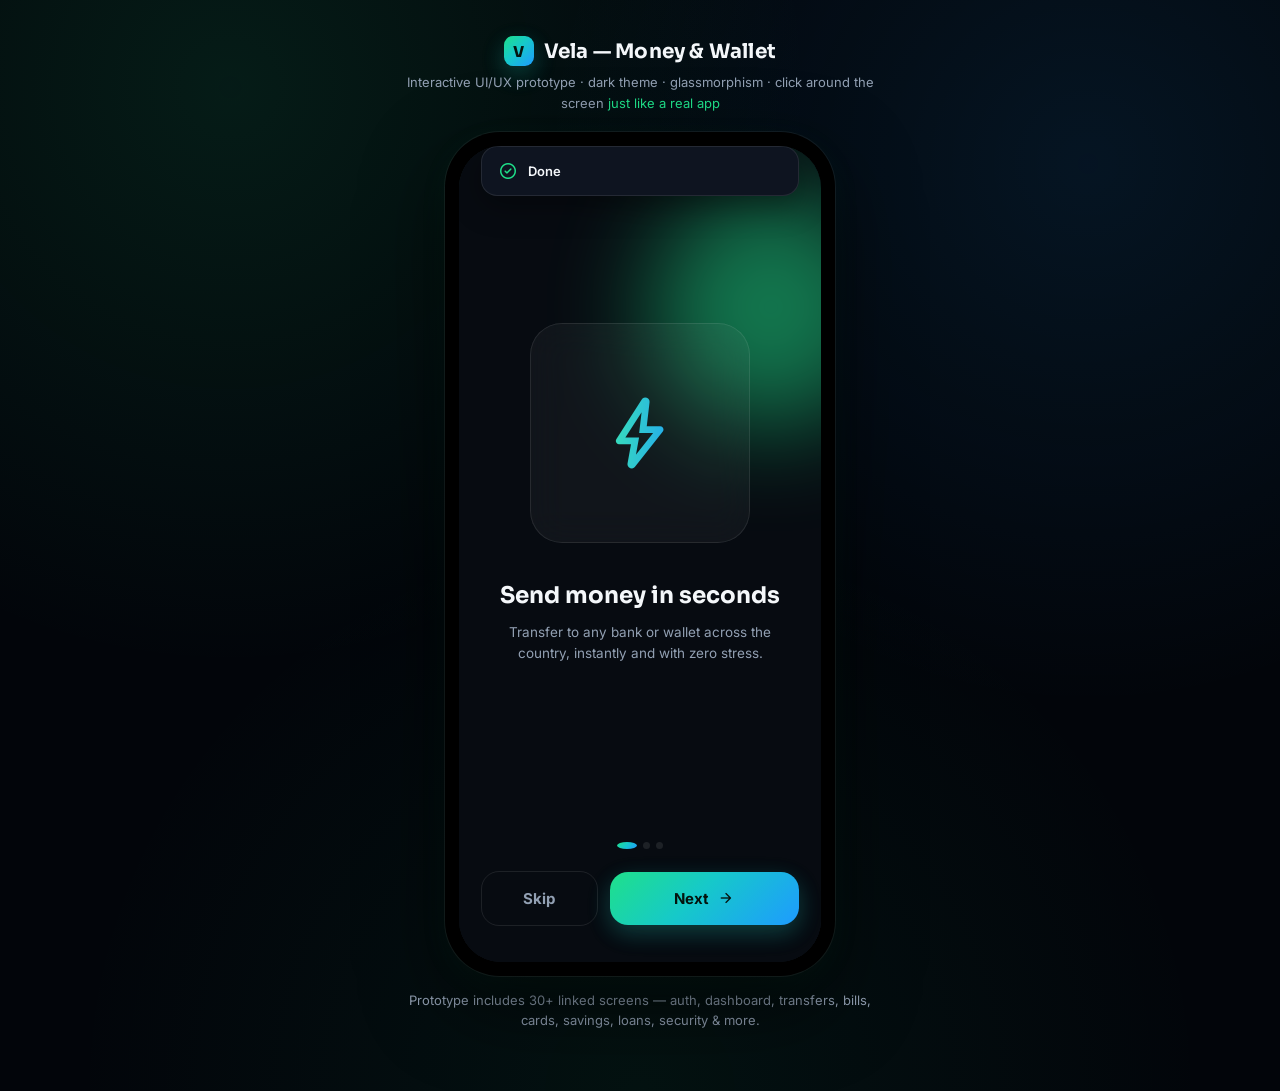
==== index.html @ e31dc353 "Add files via upload" ====
<!DOCTYPE html>
<html lang="en">
<head>
<meta charset="UTF-8">
<meta name="viewport" content="width=device-width, initial-scale=1.0">
<title>Vela — Money Transfer & Digital Wallet</title>
<link rel="preconnect" href="https://fonts.googleapis.com">
<link href="https://fonts.googleapis.com/css2?family=Sora:wght@400;500;600;700;800&family=Inter:wght@400;500;600;700;800&family=Material+Symbols+Rounded:opsz,wght,FILL@20,400,0..1" rel="stylesheet">

  <link rel="stylesheet" href="style.css">
</head>
<body>

<div class="stage">
  <div class="stage-header">
    <div class="brand"><span class="mark">V</span> Vela — Money & Wallet</div>
    <p>Interactive UI/UX prototype · dark theme · glassmorphism · click around the screen <span class="hint">just like a real app</span></p>
  </div>

  <div class="phone-frame">
    <div class="phone-screen-wrap">
      <div class="notch"></div>
      <div class="status-bar">
        <span id="clock">9:41</span>
        <div class="icons">
          <span class="material-symbols-rounded">signal_cellular_alt</span>
          <span class="material-symbols-rounded">wifi</span>
          <span class="material-symbols-rounded">battery_full</span>
        </div>
      </div>

      <div class="screens" id="screens">
        <!-- ============================================================ -->
        <!-- SCREEN: SPLASH -->
        <!-- ============================================================ -->
        <div class="screen active" id="screen-splash" style="align-items:center; justify-content:center; position:relative; overflow:hidden;">
          <div class="blob" style="width:260px;height:260px; background:var(--green); top:10%; left:-60px;"></div>
          <div class="blob" style="width:220px;height:220px; background:var(--blue); bottom:12%; right:-50px; animation-delay:2s;"></div>
          <div style="position:relative; z-index:2; display:flex; flex-direction:column; align-items:center; gap:18px;">
            <div style="width:84px;height:84px;border-radius:26px;background:var(--grad); display:flex;align-items:center;justify-content:center; box-shadow:var(--shadow-glow);">
              <span style="font-family:var(--font-display); font-weight:800; font-size:40px; color:#04140E;">V</span>
            </div>
            <div style="text-align:center;">
              <div style="font-family:var(--font-display); font-weight:800; font-size:26px; letter-spacing:-0.5px;">Vela</div>
              <div class="muted tiny" style="margin-top:4px;">Money, moved beautifully</div>
            </div>
          </div>
          <div style="position:absolute; bottom:54px; display:flex; flex-direction:column; align-items:center; gap:10px; z-index:2;">
            <div style="width:130px; height:3px; border-radius:3px; background:var(--surface-2); overflow:hidden;">
              <div style="width:60%; height:100%; background:var(--grad); border-radius:3px; animation:loadbar 1.6s ease-in-out infinite;"></div>
            </div>
            <span class="tiny muted">Secured by 256-bit encryption</span>
          </div>
        </div>
        <!-- ============================================================ -->
        <!-- ONBOARDING -->
        <!-- ============================================================ -->
        <div class="screen" id="screen-onboard-1">
          <div style="flex:1; display:flex; flex-direction:column; align-items:center; justify-content:center; position:relative; padding:0 30px; text-align:center; overflow:hidden;">
            <div class="blob" style="width:240px;height:240px;background:var(--green); top:6%; right:-70px;"></div>
            <div class="glass" style="width:220px; height:220px; border-radius:32px; display:flex; align-items:center; justify-content:center; margin-bottom:38px; position:relative; z-index:2;">
              <span class="material-symbols-rounded" style="font-size:90px; background:var(--grad-text); -webkit-background-clip:text; background-clip:text; color:transparent;">bolt</span>
            </div>
            <h2 style="font-family:var(--font-display); font-size:23px; font-weight:700; margin-bottom:12px; position:relative; z-index:2;">Send money in seconds</h2>
            <p class="muted" style="font-size:13.5px; line-height:1.6; position:relative; z-index:2;">Transfer to any bank or wallet across the country, instantly and with zero stress.</p>
          </div>
          <div class="screen-content" style="padding-bottom:36px;">
            <div class="dots-indicator" style="margin-bottom:22px;"><span class="dd on"></span><span class="dd"></span><span class="dd"></span></div>
            <div class="row" style="gap:12px;">
              <button class="btn btn-ghost" style="flex:1;" data-goto="login">Skip</button>
              <button class="btn btn-primary" style="flex:2;" data-goto="onboard-2">Next <span class="material-symbols-rounded" style="font-size:18px;">arrow_forward</span></button>
            </div>
          </div>
        </div>

        <div class="screen" id="screen-onboard-2">
          <div style="flex:1; display:flex; flex-direction:column; align-items:center; justify-content:center; position:relative; padding:0 30px; text-align:center; overflow:hidden;">
            <div class="blob" style="width:240px;height:240px;background:var(--blue); top:8%; left:-70px;"></div>
            <div class="glass" style="width:220px; height:220px; border-radius:32px; display:flex; align-items:center; justify-content:center; margin-bottom:38px; position:relative; z-index:2;">
              <span class="material-symbols-rounded" style="font-size:90px; background:var(--grad-text); -webkit-background-clip:text; background-clip:text; color:transparent;">receipt_long</span>
            </div>
            <h2 style="font-family:var(--font-display); font-size:23px; font-weight:700; margin-bottom:12px; position:relative; z-index:2;">Pay every bill in one app</h2>
            <p class="muted" style="font-size:13.5px; line-height:1.6; position:relative; z-index:2;">Airtime, data, electricity, TV and more — pay instantly without leaving the house.</p>
          </div>
          <div class="screen-content" style="padding-bottom:36px;">
            <div class="dots-indicator" style="margin-bottom:22px;"><span class="dd"></span><span class="dd on"></span><span class="dd"></span></div>
            <div class="row" style="gap:12px;">
              <button class="btn btn-ghost" style="flex:1;" data-goto="login">Skip</button>
              <button class="btn btn-primary" style="flex:2;" data-goto="onboard-3">Next <span class="material-symbols-rounded" style="font-size:18px;">arrow_forward</span></button>
            </div>
          </div>
        </div>

        <div class="screen" id="screen-onboard-3">
          <div style="flex:1; display:flex; flex-direction:column; align-items:center; justify-content:center; position:relative; padding:0 30px; text-align:center; overflow:hidden;">
            <div class="blob" style="width:240px;height:240px;background:var(--green); bottom:8%; right:-70px;"></div>
            <div class="glass" style="width:220px; height:220px; border-radius:32px; display:flex; align-items:center; justify-content:center; margin-bottom:38px; position:relative; z-index:2;">
              <span class="material-symbols-rounded" style="font-size:90px; background:var(--grad-text); -webkit-background-clip:text; background-clip:text; color:transparent;">shield_lock</span>
            </div>
            <h2 style="font-family:var(--font-display); font-size:23px; font-weight:700; margin-bottom:12px; position:relative; z-index:2;">Your money, fully protected</h2>
            <p class="muted" style="font-size:13.5px; line-height:1.6; position:relative; z-index:2;">Biometric login, PIN protection and bank-grade encryption keep your wallet safe.</p>
          </div>
          <div class="screen-content" style="padding-bottom:36px;">
            <div class="dots-indicator" style="margin-bottom:22px;"><span class="dd"></span><span class="dd"></span><span class="dd on"></span></div>
            <button class="btn btn-primary" data-goto="signup">Get Started <span class="material-symbols-rounded" style="font-size:18px;">arrow_forward</span></button>
            <div style="text-align:center; margin-top:14px;"><span class="tiny muted">Already have an account? </span><a class="tiny" style="color:var(--green); font-weight:700;" data-goto="login">Log in</a></div>
          </div>
        </div>

        <!-- ============================================================ -->
        <!-- LOGIN -->
        <!-- ============================================================ -->
        <div class="screen" id="screen-login">
          <div class="screen-scroll"><div class="screen-content">
            <div class="top-pad"></div>
            <h1 style="font-family:var(--font-display); font-size:27px; font-weight:800;">Welcome back</h1>
            <p class="muted" style="font-size:13.5px; margin-top:6px;">Log in to continue to your wallet</p>

            <div style="margin-top:30px;">
              <div class="field">
                <label>Phone number or email</label>
                <div class="input-wrap"><span class="material-symbols-rounded">person</span><input type="text" placeholder="daniel@example.com" value="daniel@example.com"></div>
              </div>
              <div class="field">
                <label>Password</label>
                <div class="input-wrap"><span class="material-symbols-rounded">lock</span><input type="password" placeholder="••••••••" value="••••••••"><span class="material-symbols-rounded toggle-eye">visibility</span></div>
              </div>
              <div style="text-align:right; margin-bottom:22px;"><a class="tiny" style="color:var(--green); font-weight:700;" data-goto="forgot-password">Forgot password?</a></div>
              <button class="btn btn-primary" data-goto="biometric-login">Log In</button>

              <div class="row" style="margin:22px 0; gap:10px;">
                <div class="divider" style="flex:1; margin:0;"></div><span class="tiny muted">or continue with</span><div class="divider" style="flex:1; margin:0;"></div>
              </div>
              <div class="row" style="gap:12px;">
                <button class="btn btn-secondary" style="flex:1;"><span class="material-symbols-rounded">fingerprint</span> Fingerprint</button>
                <button class="btn btn-secondary" style="flex:1;"><span class="material-symbols-rounded">face</span> Face ID</button>
              </div>
            </div>
          </div></div>
          <div class="screen-content" style="padding:14px 22px 30px; text-align:center;">
            <span class="tiny muted">Don't have an account? </span><a class="tiny" style="color:var(--green); font-weight:700;" data-goto="signup">Sign up</a>
          </div>
        </div>

        <!-- ============================================================ -->
        <!-- SIGN UP -->
        <!-- ============================================================ -->
        <div class="screen" id="screen-signup">
          <div class="screen-scroll"><div class="screen-content">
            <div class="topbar" style="padding:62px 0 0;"><button class="icon-btn" data-back><span class="material-symbols-rounded">arrow_back</span></button><div></div></div>
            <h1 style="font-family:var(--font-display); font-size:27px; font-weight:800; margin-top:14px;">Create your account</h1>
            <p class="muted" style="font-size:13.5px; margin-top:6px;">It only takes a minute to get started</p>

            <div style="margin-top:26px;">
              <div class="field"><label>Full name</label><div class="input-wrap"><span class="material-symbols-rounded">badge</span><input type="text" placeholder="John Doe"></div></div>
              <div class="field"><label>Phone number</label><div class="input-wrap"><span class="material-symbols-rounded">call</span><input type="text" placeholder="+234 801 234 5678"></div></div>
              <div class="field"><label>Email address</label><div class="input-wrap"><span class="material-symbols-rounded">mail</span><input type="text" placeholder="you@example.com"></div></div>
              <div class="field"><label>Create password</label><div class="input-wrap"><span class="material-symbols-rounded">lock</span><input type="password" placeholder="Min. 8 characters"><span class="material-symbols-rounded toggle-eye">visibility</span></div></div>
              <div class="row" style="margin:16px 0 22px; gap:9px; align-items:flex-start;">
                <div style="width:18px;height:18px;border-radius:6px;background:var(--grad); flex-shrink:0; margin-top:1px; display:flex;align-items:center;justify-content:center;"><span class="material-symbols-rounded" style="font-size:13px; color:#04140E;">check</span></div>
                <span class="tiny muted" style="line-height:1.5;">I agree to Vela's <a style="color:var(--green); font-weight:600;">Terms & Conditions</a> and <a style="color:var(--green); font-weight:600;">Privacy Policy</a></span>
              </div>
              <button class="btn btn-primary" data-goto="otp">Create Account</button>
            </div>
          </div></div>
        </div>

        <!-- ============================================================ -->
        <!-- FORGOT PASSWORD -->
        <!-- ============================================================ -->
        <div class="screen" id="screen-forgot-password">
          <div class="screen-scroll"><div class="screen-content">
            <div class="topbar" style="padding:62px 0 0;"><button class="icon-btn" data-back><span class="material-symbols-rounded">arrow_back</span></button><div></div></div>
            <div class="glass" style="width:64px;height:64px;border-radius:20px; display:flex;align-items:center;justify-content:center; margin-top:22px;">
              <span class="material-symbols-rounded" style="font-size:30px; color:var(--green);">key</span>
            </div>
            <h1 style="font-family:var(--font-display); font-size:24px; font-weight:800; margin-top:18px;">Forgot password?</h1>
            <p class="muted" style="font-size:13.5px; margin-top:6px; line-height:1.6;">Enter the email linked to your account and we'll send a reset code.</p>
            <div style="margin-top:26px;">
              <div class="field"><label>Email address</label><div class="input-wrap"><span class="material-symbols-rounded">mail</span><input type="text" placeholder="you@example.com" value="daniel@example.com"></div></div>
              <button class="btn btn-primary" data-goto="otp">Send Reset Code</button>
            </div>
          </div></div>
        </div>

        <!-- ============================================================ -->
        <!-- OTP VERIFICATION -->
        <!-- ============================================================ -->
        <div class="screen" id="screen-otp">
          <div class="screen-scroll"><div class="screen-content">
            <div class="topbar" style="padding:62px 0 0;"><button class="icon-btn" data-back><span class="material-symbols-rounded">arrow_back</span></button><div></div></div>
            <div class="glass" style="width:64px;height:64px;border-radius:20px; display:flex;align-items:center;justify-content:center; margin-top:22px;">
              <span class="material-symbols-rounded" style="font-size:30px; color:var(--blue);">sms</span>
            </div>
            <h1 style="font-family:var(--font-display); font-size:24px; font-weight:800; margin-top:18px;">Verify your number</h1>
            <p class="muted" style="font-size:13.5px; margin-top:6px; line-height:1.6;">Enter the 4-digit code sent to <b style="color:var(--text-1);">+234 801 *** 5678</b></p>
            <div class="otp-row">
              <input maxlength="1" value="4"><input maxlength="1" value="2"><input maxlength="1" value="9"><input maxlength="1">
            </div>
            <div style="text-align:center; margin-bottom:22px;"><span class="tiny muted">Didn't get a code? </span><a class="tiny" style="color:var(--green); font-weight:700;" onclick="toast('Code resent')">Resend in 0:32</a></div>
            <button class="btn btn-primary" data-goto="create-pin">Verify & Continue</button>
          </div></div>
        </div>

        <!-- ============================================================ -->
        <!-- CREATE TRANSACTION PIN -->
        <!-- ============================================================ -->
        <div class="screen" id="screen-create-pin">
          <div class="screen-content" style="flex:1; display:flex; flex-direction:column;">
            <div class="topbar" style="padding:62px 0 0;"><button class="icon-btn" data-back><span class="material-symbols-rounded">arrow_back</span></button><div></div></div>
            <div style="text-align:center; margin-top:18px;">
              <h1 style="font-family:var(--font-display); font-size:22px; font-weight:800;">Create transaction PIN</h1>
              <p class="muted" style="font-size:13px; margin-top:8px; line-height:1.6;">This 4-digit PIN secures every transfer & payment you make</p>
              <div class="pin-dots" id="pinDots">
                <div class="d filled"></div><div class="d filled"></div><div class="d"></div><div class="d"></div>
              </div>
            </div>
            <div style="flex:1;"></div>
            <div class="keypad" style="margin-bottom:30px;">
              <button>1</button><button>2</button><button>3</button>
              <button>4</button><button>5</button><button>6</button>
              <button>7</button><button>8</button><button>9</button>
              <button class="fn"><span class="material-symbols-rounded">fingerprint</span></button>
              <button>0</button>
              <button class="fn" onclick="document.querySelectorAll('#pinDots .d')[3].classList.remove('filled')"><span class="material-symbols-rounded">backspace</span></button>
            </div>
            <button class="btn btn-primary" style="margin:0 22px 26px;" data-goto="biometric-setup">Confirm PIN</button>
          </div>
        </div>

        <!-- ============================================================ -->
        <!-- BIOMETRIC SETUP -->
        <!-- ============================================================ -->
        <div class="screen" id="screen-biometric-setup">
          <div class="screen-content" style="flex:1; display:flex; flex-direction:column; align-items:center; justify-content:center; text-align:center;">
            <div style="position:relative; width:140px; height:140px; display:flex; align-items:center; justify-content:center; margin-bottom:30px;">
              <div style="position:absolute; inset:0; border-radius:50%; background:var(--grad-soft); animation:pulse 2s infinite;"></div>
              <span class="material-symbols-rounded" style="font-size:70px; background:var(--grad-text); -webkit-background-clip:text; background-clip:text; color:transparent;">fingerprint</span>
            </div>
            <h1 style="font-family:var(--font-display); font-size:22px; font-weight:800;">Enable biometric login</h1>
            <p class="muted" style="font-size:13.5px; margin-top:10px; line-height:1.6; max-width:280px;">Use your fingerprint or Face ID to log in faster and keep your wallet extra secure.</p>
          </div>
          <div class="screen-content" style="padding-bottom:36px;">
            <button class="btn btn-primary" onclick="toast('Fingerprint enabled')" data-goto="home" style="margin-bottom:10px;"><span class="material-symbols-rounded" style="font-size:18px;">fingerprint</span> Enable Fingerprint</button>
            <button class="btn btn-secondary" onclick="toast('Face ID enabled')" data-goto="home" style="margin-bottom:10px;"><span class="material-symbols-rounded" style="font-size:18px;">face</span> Enable Face ID</button>
            <button class="btn btn-ghost" data-goto="home">Maybe later</button>
          </div>
        </div>

        <!-- ============================================================ -->
        <!-- BIOMETRIC LOGIN PROMPT -->
        <!-- ============================================================ -->
        <div class="screen" id="screen-biometric-login">
          <div class="screen-content" style="flex:1; display:flex; flex-direction:column; align-items:center; justify-content:center; text-align:center; position:relative; overflow:hidden;">
            <div class="blob" style="width:220px;height:220px;background:var(--blue); top:10%; right:-60px;"></div>
            <div class="avatar" style="width:70px;height:70px;border-radius:22px; font-size:22px; margin-bottom:18px; position:relative; z-index:2;">DO</div>
            <div style="font-weight:700; font-size:16px; position:relative; z-index:2;">Daniel Okafor</div>
            <div class="muted tiny" style="margin-top:4px; position:relative; z-index:2;">Use Face ID to continue</div>
            <div style="position:relative; width:120px; height:120px; display:flex; align-items:center; justify-content:center; margin:36px 0; z-index:2;" onclick="toast('Face ID recognized')">
              <div style="position:absolute; inset:0; border-radius:36px; border:2px solid var(--surface-border);"></div>
              <span class="material-symbols-rounded" style="font-size:54px; color:var(--green);">face</span>
            </div>
            <button class="btn btn-primary" style="position:relative; z-index:2; width:auto; padding:14px 30px;" data-goto="home">Continue</button>
          </div>
        </div>

        <!-- ============================================================ -->
        <!-- HOME / DASHBOARD -->
        <!-- ============================================================ -->
        <div class="screen" id="screen-home">
          <div class="screen-scroll"><div class="screen-content">
            <div class="topbar" style="padding:58px 0 0;">
              <div class="row">
                <div class="avatar">DO</div>
                <div>
                  <div class="tiny muted">Good evening 👋</div>
                  <div style="font-weight:700; font-size:15px;">Daniel Okafor</div>
                </div>
              </div>
              <div class="row" style="gap:8px;">
                <button class="icon-btn" data-goto="kyc-verification"><span class="material-symbols-rounded" style="font-size:18px; color:var(--amber);">verified</span></button>
                <button class="icon-btn" data-goto="notifications" style="position:relative;"><span class="material-symbols-rounded">notifications</span><span style="position:absolute; top:7px; right:8px; width:7px; height:7px; border-radius:50%; background:var(--red);"></span></button>
              </div>
            </div>

            <!-- balance card -->
            <div class="glass" style="margin-top:18px; padding:22px; position:relative; overflow:hidden;">
              <div class="blob" style="width:160px;height:160px; background:var(--green); top:-50px; right:-40px; opacity:.35;"></div>
              <div class="blob" style="width:140px;height:140px; background:var(--blue); bottom:-50px; left:-30px; opacity:.3; animation-delay:1.5s;"></div>
              <div style="position:relative; z-index:2;">
                <div class="row between">
                  <span class="tiny muted">Available Balance</span>
                  <span class="material-symbols-rounded" style="font-size:18px; color:var(--text-2);" id="eyeToggle" onclick="toggleBalance()">visibility</span>
                </div>
                <div class="display-num" id="balanceText" style="font-size:32px; margin-top:8px;">₦248,650.75</div>
                <div class="row between" style="margin-top:18px;">
                  <div>
                    <div class="tiny muted">Account Number</div>
                    <div style="font-weight:700; font-size:13px; margin-top:2px;">8821 0046 7732 · Vela MFB</div>
                  </div>
                  <button class="icon-btn" style="width:32px;height:32px;" onclick="toast('Account number copied')"><span class="material-symbols-rounded" style="font-size:16px;">content_copy</span></button>
                </div>
                <div class="row between" style="margin-top:10px;">
                  <div>
                    <div class="tiny muted">Wallet ID</div>
                    <div style="font-weight:700; font-size:13px; margin-top:2px;">VLA-209384-NG</div>
                  </div>
                  <button class="icon-btn" style="width:32px;height:32px;" onclick="toast('Wallet ID copied')"><span class="material-symbols-rounded" style="font-size:16px;">content_copy</span></button>
                </div>
                <div class="row" style="gap:10px; margin-top:20px;">
                  <button class="btn btn-primary" style="flex:1; padding:13px;" data-goto="receive">Add Money</button>
                  <button class="btn btn-secondary" style="flex:1; padding:13px;" data-goto="send-money">Withdraw</button>
                </div>
              </div>
            </div>

            <!-- stat row -->
            <div class="row" style="gap:10px; margin-top:14px;">
              <div class="card" style="flex:1; padding:14px;" data-goto="finance-hub">
                <span class="material-symbols-rounded" style="color:var(--green); font-size:18px;">savings</span>
                <div class="tiny muted" style="margin-top:8px;">Savings</div>
                <div style="font-weight:700; font-size:13.5px; font-family:var(--font-display); margin-top:2px;">₦1,320,400</div>
              </div>
              <div class="card" style="flex:1; padding:14px;" data-goto="rewards">
                <span class="material-symbols-rounded" style="color:var(--blue); font-size:18px;">redeem</span>
                <div class="tiny muted" style="margin-top:8px;">Cashback</div>
                <div style="font-weight:700; font-size:13.5px; font-family:var(--font-display); margin-top:2px;">₦4,250.00</div>
              </div>
              <div class="card" style="flex:1; padding:14px;" data-goto="rewards">
                <span class="material-symbols-rounded" style="color:var(--amber); font-size:18px;">star</span>
                <div class="tiny muted" style="margin-top:8px;">Points</div>
                <div style="font-weight:700; font-size:13.5px; font-family:var(--font-display); margin-top:2px;">1,280 pts</div>
              </div>
            </div>

            <!-- quick actions -->
            <div class="section-title"><h3>Quick Actions</h3></div>
            <div class="grid-4" id="quickActions"></div>

            <!-- analytics -->
            <div class="section-title"><h3>Transaction Analytics</h3><span class="link" data-goto="transactions">See report</span></div>
            <div class="card">
              <div class="row between"><span class="tiny muted">This week</span><span class="chip success">▲ 12.4%</span></div>
              <div class="row" style="align-items:flex-end; gap:8px; height:90px; margin-top:16px;" id="chartBars"></div>
              <div class="row between" style="margin-top:6px;">
                <span class="tiny muted">Mon</span><span class="tiny muted">Tue</span><span class="tiny muted">Wed</span><span class="tiny muted">Thu</span><span class="tiny muted">Fri</span><span class="tiny muted">Sat</span><span class="tiny muted">Sun</span>
              </div>
              <div class="divider"></div>
              <div class="row between">
                <div class="row" style="gap:8px;"><span style="width:9px;height:9px;border-radius:3px;background:var(--green);"></span><span class="tiny muted">Money In · ₦612,000</span></div>
              </div>
              <div class="row between" style="margin-top:8px;">
                <div class="row" style="gap:8px;"><span style="width:9px;height:9px;border-radius:3px;background:var(--blue);"></span><span class="tiny muted">Money Out · ₦398,200</span></div>
              </div>
            </div>

            <!-- recent transactions -->
            <div class="section-title"><h3>Recent Transactions</h3><span class="link" data-goto="transactions">See all</span></div>
            <div class="card" style="padding:6px 16px;" id="recentTxnList"></div>
          </div></div>
        </div>

        <!-- ============================================================ -->
        <!-- NOTIFICATIONS -->
        <!-- ============================================================ -->
        <div class="screen" id="screen-notifications">
          <div class="screen-scroll"><div class="screen-content">
            <div class="topbar"><button class="icon-btn" data-back><span class="material-symbols-rounded">arrow_back</span></button><h1>Notifications</h1><span style="width:38px;"></span></div>
            <div class="section-title" style="margin-top:4px;"><h3 style="font-size:12.5px; color:var(--text-2); text-transform:uppercase; letter-spacing:0.5px;">Today</h3></div>
            <div class="card" style="padding:4px 16px;">
              <div class="list-item">
                <div class="ic" style="background:var(--green-soft);"><span class="material-symbols-rounded" style="color:var(--green); font-size:20px;">south_west</span></div>
                <div class="meta"><div class="t1">Money received</div><div class="t2">₦45,000 from Chiamaka Eze</div></div>
                <div class="end"><div class="t2">2m ago</div></div>
              </div>
              <div class="divider" style="margin:4px 0;"></div>
              <div class="list-item" data-goto="bill-pay">
                <div class="ic" style="background:var(--blue-soft);"><span class="material-symbols-rounded" style="color:var(--blue); font-size:20px;">bolt</span></div>
                <div class="meta"><div class="t1">Electricity bill paid</div><div class="t2">IKEDC token delivered</div></div>
                <div class="end"><div class="t2">1h ago</div></div>
              </div>
              <div class="divider" style="margin:4px 0;"></div>
              <div class="list-item">
                <div class="ic" style="background:rgba(255,179,71,0.12);"><span class="material-symbols-rounded" style="color:var(--amber); font-size:20px;">redeem</span></div>
                <div class="meta"><div class="t1">Cashback earned</div><div class="t2">₦120 added to your wallet</div></div>
                <div class="end"><div class="t2">3h ago</div></div>
              </div>
            </div>
            <div class="section-title"><h3 style="font-size:12.5px; color:var(--text-2); text-transform:uppercase; letter-spacing:0.5px;">Earlier</h3></div>
            <div class="card" style="padding:4px 16px;">
              <div class="list-item">
                <div class="ic"><span class="material-symbols-rounded" style="font-size:20px;">shield_lock</span></div>
                <div class="meta"><div class="t1">New device login</div><div class="t2">iPhone 15 Pro · Lagos, NG</div></div>
                <div class="end"><div class="t2">Yesterday</div></div>
              </div>
              <div class="divider" style="margin:4px 0;"></div>
              <div class="list-item">
                <div class="ic"><span class="material-symbols-rounded" style="font-size:20px;">campaign</span></div>
                <div class="meta"><div class="t1">Refer & earn ₦1,000</div><div class="t2">Invite friends to Vela</div></div>
                <div class="end"><div class="t2">2d ago</div></div>
              </div>
            </div>
          </div></div>
        </div>

        <!-- ============================================================ -->
        <!-- SEND MONEY — RECIPIENT -->
        <!-- ============================================================ -->
        <div class="screen" id="screen-send-money">
          <div class="screen-scroll"><div class="screen-content">
            <div class="topbar"><button class="icon-btn" data-back><span class="material-symbols-rounded">arrow_back</span></button><h1>Send Money</h1><span style="width:38px;"></span></div>
            <div class="row glass" style="padding:4px; margin-top:6px;">
              <button class="btn" id="tabBank" onclick="setSendTab('bank')" style="flex:1; padding:11px; background:var(--grad); color:#04140E; font-size:13px;">Bank Transfer</button>
              <button class="btn" id="tabWallet" onclick="setSendTab('wallet')" style="flex:1; padding:11px; background:transparent; color:var(--text-2); font-size:13px;">Wallet Transfer</button>
            </div>
            <div class="input-wrap" style="margin-top:16px;"><span class="material-symbols-rounded">search</span><input type="text" placeholder="Search bank, name or account number"></div>

            <div class="section-title"><h3>Recent Recipients</h3></div>
            <div class="row" style="gap:14px; overflow-x:auto; padding-bottom:6px;">
              <button class="grid-icon-item" data-goto="send-amount"><div class="avatar" style="border-radius:50%;">CE</div><span class="lbl">Chiamaka</span></button>
              <button class="grid-icon-item" data-goto="send-amount"><div class="avatar" style="border-radius:50%; background:linear-gradient(135deg,#1E9BFF,#1FE08A);">TJ</div><span class="lbl">Tunde J.</span></button>
              <button class="grid-icon-item" data-goto="send-amount"><div class="avatar" style="border-radius:50%; background:linear-gradient(135deg,#FFB347,#FF5C72);">AB</div><span class="lbl">Amaka B.</span></button>
              <button class="grid-icon-item" data-goto="send-amount"><div class="avatar" style="border-radius:50%; background:var(--surface-2); color:var(--text-2);">+</div><span class="lbl">New</span></button>
            </div>

            <div class="section-title"><h3>All Contacts</h3></div>
            <div class="card" style="padding:4px 16px;" id="recipientList"></div>
          </div></div>
        </div>

        <!-- ============================================================ -->
        <!-- SEND MONEY — AMOUNT / CONFIRM -->
        <!-- ============================================================ -->
        <div class="screen" id="screen-send-amount">
          <div class="screen-scroll"><div class="screen-content">
            <div class="topbar"><button class="icon-btn" data-back><span class="material-symbols-rounded">arrow_back</span></button><h1>Enter Amount</h1><span style="width:38px;"></span></div>
            <div class="card row" style="margin-top:8px; gap:12px;">
              <div class="avatar" style="border-radius:50%;">CE</div>
              <div style="flex:1;">
                <div style="font-weight:700; font-size:14px;">Chiamaka Eze</div>
                <div class="tiny muted" style="margin-top:2px;">8102 9934 410 · GTBank</div>
              </div>
              <span class="material-symbols-rounded" style="color:var(--text-2);">verified</span>
            </div>

            <div style="text-align:center; margin:34px 0 10px;">
              <div class="tiny muted">Enter amount</div>
              <div class="row" style="justify-content:center; align-items:flex-end; gap:4px; margin-top:6px;">
                <span class="display-num" style="font-size:24px; margin-bottom:6px;">₦</span>
                <span class="display-num" style="font-size:44px;">15,000</span>
              </div>
              <div class="tiny muted" style="margin-top:6px;">Fee: ₦25.00 · Balance: ₦248,650.75</div>
            </div>

            <div class="row" style="gap:8px; justify-content:center; margin-bottom:24px;">
              <span class="chip">+₦1,000</span><span class="chip">+₦5,000</span><span class="chip">+₦10,000</span><span class="chip">Max</span>
            </div>

            <div class="field"><label>What's this for? (optional)</label><div class="input-wrap"><span class="material-symbols-rounded">edit_note</span><input type="text" placeholder="e.g. Rent contribution"></div></div>
            <div class="row between card" style="margin-top:8px; padding:14px 16px;">
              <span class="tiny" style="font-weight:600;">Save as beneficiary</span>
              <div class="switch on"></div>
            </div>
          </div></div>
          <div class="screen-content" style="padding-bottom:30px;">
            <button class="btn btn-primary" onclick="openSheet('confirmSheet')">Continue</button>
          </div>

          <div class="bottom-sheet-overlay" id="confirmSheet">
            <div class="bottom-sheet">
              <div class="sheet-handle"></div>
              <h3 style="font-family:var(--font-display); font-size:17px; text-align:center; margin-bottom:18px;">Confirm Transfer</h3>
              <div style="text-align:center; margin-bottom:18px;">
                <div class="display-num" style="font-size:30px;">₦15,000.00</div>
                <div class="tiny muted" style="margin-top:4px;">to Chiamaka Eze · GTBank</div>
              </div>
              <div class="divider"></div>
              <div class="row between" style="margin-bottom:10px;"><span class="tiny muted">Transfer fee</span><span class="tiny" style="font-weight:600;">₦25.00</span></div>
              <div class="row between" style="margin-bottom:10px;"><span class="tiny muted">Total debit</span><span class="tiny" style="font-weight:600;">₦15,025.00</span></div>
              <div class="row between" style="margin-bottom:18px;"><span class="tiny muted">Arrives</span><span class="tiny" style="font-weight:600; color:var(--green);">Instantly</span></div>
              <button class="btn btn-primary" onclick="closeSheet('confirmSheet'); go('send-pin')">Slide to Confirm</button>
              <button class="btn btn-ghost" style="margin-top:10px;" onclick="closeSheet('confirmSheet')">Cancel</button>
            </div>
          </div>
        </div>

        <!-- ============================================================ -->
        <!-- SEND — PIN CONFIRM -->
        <!-- ============================================================ -->
        <div class="screen" id="screen-send-pin">
          <div class="screen-content" style="flex:1; display:flex; flex-direction:column;">
            <div class="topbar" style="padding:62px 0 0;"><button class="icon-btn" data-back><span class="material-symbols-rounded">arrow_back</span></button><div></div></div>
            <div style="text-align:center; margin-top:18px;">
              <h1 style="font-family:var(--font-display); font-size:20px; font-weight:800;">Enter your PIN</h1>
              <p class="muted" style="font-size:13px; margin-top:8px;">Confirm ₦15,000.00 to Chiamaka Eze</p>
              <div class="pin-dots"><div class="d filled"></div><div class="d filled"></div><div class="d filled"></div><div class="d"></div></div>
            </div>
            <div style="flex:1;"></div>
            <div class="keypad" style="margin-bottom:30px;">
              <button>1</button><button>2</button><button>3</button>
              <button>4</button><button>5</button><button>6</button>
              <button>7</button><button>8</button><button>9</button>
              <button class="fn"><span class="material-symbols-rounded">fingerprint</span></button>
              <button onclick="go('send-success')">0</button>
              <button class="fn"><span class="material-symbols-rounded">backspace</span></button>
            </div>
          </div>
        </div>

        <!-- ============================================================ -->
        <!-- SEND — SUCCESS -->
        <!-- ============================================================ -->
        <div class="screen" id="screen-send-success">
          <div class="screen-content" style="flex:1; display:flex; flex-direction:column; align-items:center; justify-content:center; text-align:center; padding-top:60px;">
            <div style="width:84px;height:84px;border-radius:50%; background:var(--grad-soft); display:flex; align-items:center; justify-content:center; margin-bottom:20px;">
              <span class="material-symbols-rounded" style="font-size:46px; color:var(--green);">check_circle</span>
            </div>
            <div class="display-num" style="font-size:30px;">₦15,000.00</div>
            <div class="muted tiny" style="margin-top:6px;">sent to Chiamaka Eze</div>
            <div class="chip success" style="margin-top:14px;">Transaction Successful</div>

            <div class="card" style="width:100%; margin-top:30px; text-align:left;">
              <div class="row between" style="margin-bottom:10px;"><span class="tiny muted">Reference</span><span class="tiny" style="font-weight:600;">VLA-TXN-7782910</span></div>
              <div class="row between" style="margin-bottom:10px;"><span class="tiny muted">Date & Time</span><span class="tiny" style="font-weight:600;">Today, 4:52 PM</span></div>
              <div class="row between"><span class="tiny muted">Fee</span><span class="tiny" style="font-weight:600;">₦25.00</span></div>
            </div>
          </div>
          <div class="screen-content" style="padding-bottom:30px;">
            <div class="row" style="gap:10px; margin-bottom:10px;">
              <button class="btn btn-secondary" style="flex:1;" data-goto="transaction-details"><span class="material-symbols-rounded" style="font-size:17px;">receipt_long</span> Receipt</button>
              <button class="btn btn-secondary" style="flex:1;" onclick="toast('Receipt shared')"><span class="material-symbols-rounded" style="font-size:17px;">ios_share</span> Share</button>
            </div>
            <button class="btn btn-primary" data-goto="home">Done</button>
          </div>
        </div>

        <!-- ============================================================ -->
        <!-- RECEIVE MONEY -->
        <!-- ============================================================ -->
        <div class="screen" id="screen-receive">
          <div class="screen-scroll"><div class="screen-content">
            <div class="topbar"><button class="icon-btn" data-back><span class="material-symbols-rounded">arrow_back</span></button><h1>Receive Money</h1><span style="width:38px;"></span></div>

            <div class="glass" style="margin-top:10px; padding:24px; text-align:center;">
              <div style="width:170px; height:170px; margin:0 auto 16px; background:#fff; border-radius:18px; padding:10px;">
                <svg viewBox="0 0 100 100" width="100%" height="100%">
                  <rect width="100" height="100" fill="#fff"/>
                  <g fill="#070B11">
                    <rect x="6" y="6" width="22" height="22"/><rect x="72" y="6" width="22" height="22"/><rect x="6" y="72" width="22" height="22"/>
                    <rect x="12" y="12" width="10" height="10" fill="#fff"/><rect x="78" y="12" width="10" height="10" fill="#fff"/><rect x="12" y="78" width="10" height="10" fill="#fff"/>
                    <rect x="34" y="6" width="6" height="6"/><rect x="46" y="6" width="6" height="6"/><rect x="58" y="6" width="6" height="6"/>
                    <rect x="34" y="18" width="6" height="6"/><rect x="58" y="18" width="6" height="6"/><rect x="46" y="30" width="6" height="6"/>
                    <rect x="34" y="34" width="14" height="14"/><rect x="58" y="34" width="14" height="14"/>
                    <rect x="34" y="58" width="6" height="6"/><rect x="46" y="58" width="6" height="6"/><rect x="58" y="58" width="6" height="6"/>
                    <rect x="34" y="70" width="6" height="6"/><rect x="46" y="82" width="6" height="6"/><rect x="58" y="70" width="6" height="6"/>
                    <rect x="34" y="46" width="6" height="20"/><rect x="60" y="46" width="6" height="20"/><rect x="80" y="46" width="14" height="6"/><rect x="80" y="58" width="14" height="14"/><rect x="80" y="80" width="14" height="14"/>
                  </g>
                </svg>
              </div>
              <div style="font-weight:700; font-size:15px;">Daniel Okafor</div>
              <div class="tiny muted" style="margin-top:3px;">Scan to pay or send to my wallet</div>
              <button class="btn btn-secondary btn-sm" style="margin:14px auto 0;" onclick="toast('QR saved to gallery')"><span class="material-symbols-rounded" style="font-size:16px;">download</span> Save QR Code</button>
            </div>

            <div class="card" style="margin-top:14px;">
              <div class="row between"><span class="tiny muted">Account Number</span><button class="icon-btn" style="width:30px;height:30px;" onclick="toast('Copied')"><span class="material-symbols-rounded" style="font-size:15px;">content_copy</span></button></div>
              <div style="font-weight:700; font-size:16px; margin-top:4px;">8821 0046 7732</div>
              <div class="tiny muted">Vela Microfinance Bank</div>
              <div class="divider"></div>
              <div class="row between"><span class="tiny muted">Wallet ID</span><button class="icon-btn" style="width:30px;height:30px;" onclick="toast('Copied')"><span class="material-symbols-rounded" style="font-size:15px;">content_copy</span></button></div>
              <div style="font-weight:700; font-size:16px; margin-top:4px;">VLA-209384-NG</div>
            </div>

            <div class="row" style="gap:10px; margin-top:16px;">
              <button class="btn btn-secondary" style="flex:1;" onclick="toast('Details shared')"><span class="material-symbols-rounded" style="font-size:17px;">ios_share</span> Share Details</button>
              <button class="btn btn-primary" style="flex:1;" data-goto="request-money">Request Money</button>
            </div>
          </div></div>
        </div>

        <!-- ============================================================ -->
        <!-- SCAN QR -->
        <!-- ============================================================ -->
        <div class="screen" id="screen-scan-qr" style="background:#000;">
          <div style="flex:1; position:relative; display:flex; align-items:center; justify-content:center; overflow:hidden;">
            <div style="position:absolute; inset:0; background:linear-gradient(160deg, rgba(31,224,138,0.12), rgba(0,0,0,0.5) 60%);"></div>
            <div class="topbar" style="position:absolute; top:0; left:0; right:0; z-index:5;">
              <button class="icon-btn" data-back style="background:rgba(255,255,255,0.1);"><span class="material-symbols-rounded">arrow_back</span></button>
              <h1>Scan QR Code</h1><span style="width:38px;"></span>
            </div>
            <div style="position:relative; width:240px; height:240px; z-index:3;">
              <div style="position:absolute; top:0; left:0; width:36px; height:36px; border-top:4px solid var(--green); border-left:4px solid var(--green); border-radius:10px 0 0 0;"></div>
              <div style="position:absolute; top:0; right:0; width:36px; height:36px; border-top:4px solid var(--green); border-right:4px solid var(--green); border-radius:0 10px 0 0;"></div>
              <div style="position:absolute; bottom:0; left:0; width:36px; height:36px; border-bottom:4px solid var(--green); border-left:4px solid var(--green); border-radius:0 0 0 10px;"></div>
              <div style="position:absolute; bottom:0; right:0; width:36px; height:36px; border-bottom:4px solid var(--green); border-right:4px solid var(--green); border-radius:0 0 10px 0;"></div>
              <div style="position:absolute; left:0; right:0; top:50%; height:2px; background:var(--green); box-shadow:0 0 12px var(--green); animation:scanmove 2s ease-in-out infinite;"></div>
            </div>
            <div style="position:absolute; bottom:130px; text-align:center; z-index:4; width:100%;">
              <span class="tiny" style="background:rgba(0,0,0,0.5); padding:8px 16px; border-radius:20px;">Align QR code within frame</span>
            </div>
            <div class="row" style="position:absolute; bottom:50px; z-index:4; gap:40px;">
              <button class="icon-btn" style="background:rgba(255,255,255,0.1); width:50px; height:50px;"><span class="material-symbols-rounded">flash_on</span></button>
              <button class="icon-btn" style="background:rgba(255,255,255,0.1); width:50px; height:50px;" onclick="toast('Demo payment QR detected')"><span class="material-symbols-rounded">image</span></button>
            </div>
          </div>
        </div>

        <!-- ============================================================ -->
        <!-- REQUEST MONEY -->
        <!-- ============================================================ -->
        <div class="screen" id="screen-request-money">
          <div class="screen-scroll"><div class="screen-content">
            <div class="topbar"><button class="icon-btn" data-back><span class="material-symbols-rounded">arrow_back</span></button><h1>Request Money</h1><span style="width:38px;"></span></div>
            <div class="field" style="margin-top:8px;"><label>Request from</label><div class="input-wrap"><span class="material-symbols-rounded">person_search</span><input type="text" placeholder="Search name or phone number"></div></div>

            <div style="text-align:center; margin:30px 0 18px;">
              <div class="tiny muted">Amount to request</div>
              <div class="row" style="justify-content:center; align-items:flex-end; gap:4px; margin-top:6px;">
                <span class="display-num" style="font-size:22px; margin-bottom:4px;">₦</span><span class="display-num" style="font-size:38px;">25,000</span>
              </div>
            </div>
            <div class="field"><label>Add a note</label><div class="input-wrap"><span class="material-symbols-rounded">edit_note</span><input type="text" placeholder="What's this request for?"></div></div>
            <button class="btn btn-primary" style="margin-top:10px;" onclick="toast('Payment request sent')">Send Request</button>

            <div class="section-title"><h3>Or share your request link</h3></div>
            <div class="card row between">
              <span class="tiny" style="font-weight:600; color:var(--text-2);">vela.app/pay/dan-okafor</span>
              <button class="icon-btn" style="width:32px;height:32px;" onclick="toast('Link copied')"><span class="material-symbols-rounded" style="font-size:16px;">content_copy</span></button>
            </div>
          </div></div>
        </div>

        <!-- ============================================================ -->
        <!-- CASH DEPOSIT / WITHDRAWAL -->
        <!-- ============================================================ -->
        <div class="screen" id="screen-cash-deposit-withdraw">
          <div class="screen-scroll"><div class="screen-content">
            <div class="topbar"><button class="icon-btn" data-back><span class="material-symbols-rounded">arrow_back</span></button><h1>Cash Services</h1><span style="width:38px;"></span></div>
            <div class="row glass" style="padding:4px; margin-top:6px;">
              <button class="btn" style="flex:1; padding:11px; background:var(--grad); color:#04140E; font-size:13px;">Deposit</button>
              <button class="btn" style="flex:1; padding:11px; background:transparent; color:var(--text-2); font-size:13px;">Withdraw</button>
            </div>

            <div class="card" style="margin-top:16px;">
              <div class="row" style="gap:10px;">
                <span class="material-symbols-rounded" style="font-size:24px; color:var(--green);">storefront</span>
                <div>
                  <div style="font-weight:700; font-size:14px;">Deposit cash at an agent</div>
                  <div class="tiny muted" style="margin-top:2px;">Generate a code, pay cash, get instant credit</div>
                </div>
              </div>
              <button class="btn btn-primary" style="margin-top:14px;" onclick="toast('Deposit code generated: 481922')">Generate Deposit Code</button>
            </div>

            <div class="section-title"><h3>Nearby Agents</h3></div>
            <div class="card" style="padding:4px 16px;">
              <div class="list-item">
                <div class="ic"><span class="material-symbols-rounded" style="font-size:20px;">storefront</span></div>
                <div class="meta"><div class="t1">Vela Agent — Wuse 2</div><div class="t2">0.4km away · Open now</div></div>
                <div class="end"><span class="chip success">Active</span></div>
              </div>
              <div class="divider" style="margin:4px 0;"></div>
              <div class="list-item">
                <div class="ic"><span class="material-symbols-rounded" style="font-size:20px;">storefront</span></div>
                <div class="meta"><div class="t1">Vela Agent — Garki Mall</div><div class="t2">1.2km away · Open now</div></div>
                <div class="end"><span class="chip success">Active</span></div>
              </div>
            </div>

            <div class="section-title"><h3>Withdraw without a card</h3></div>
            <div class="card">
              <p class="tiny muted" style="line-height:1.6;">Generate a one-time code and withdraw cash at any Vela agent or partner ATM — no card needed.</p>
              <button class="btn btn-secondary" style="margin-top:12px;" onclick="toast('Withdrawal code generated: 902145')">Generate Withdrawal Code</button>
            </div>
          </div></div>
        </div>

        <!-- ============================================================ -->
        <!-- BILLS HUB -->
        <!-- ============================================================ -->
        <div class="screen" id="screen-bills-hub">
          <div class="screen-scroll"><div class="screen-content">
            <div class="topbar" style="padding:58px 0 10px;"><h1>Pay Bills</h1><button class="icon-btn" data-goto="transactions"><span class="material-symbols-rounded">history</span></button></div>
            <div class="input-wrap"><span class="material-symbols-rounded">search</span><input type="text" placeholder="Search billers"></div>

            <div class="glass row between" style="margin-top:16px; padding:16px;">
              <div>
                <div class="tiny muted">Last paid</div>
                <div style="font-weight:700; font-size:14px; margin-top:3px;">MTN Airtime · ₦2,000</div>
              </div>
              <button class="btn btn-primary btn-sm" onclick="openBill('Airtime','phone_iphone')">Repeat</button>
            </div>

            <div class="section-title"><h3>All Categories</h3></div>
            <div class="grid-4" id="billsGrid"></div>

            <div class="section-title"><h3>Recent Billers</h3></div>
            <div class="card" style="padding:4px 16px;">
              <div class="list-item" onclick="openBill('Electricity','bolt')">
                <div class="ic"><span class="material-symbols-rounded" style="font-size:20px;">bolt</span></div>
                <div class="meta"><div class="t1">IKEDC — Prepaid</div><div class="t2">Meter 0445 8821 002</div></div>
                <div class="end"><span class="material-symbols-rounded" style="color:var(--text-3);">chevron_right</span></div>
              </div>
              <div class="divider" style="margin:4px 0;"></div>
              <div class="list-item" onclick="openBill('Cable TV','live_tv')">
                <div class="ic"><span class="material-symbols-rounded" style="font-size:20px;">live_tv</span></div>
                <div class="meta"><div class="t1">DSTV — Compact Plus</div><div class="t2">Smartcard 700 219 441</div></div>
                <div class="end"><span class="material-symbols-rounded" style="color:var(--text-3);">chevron_right</span></div>
              </div>
            </div>
          </div></div>
        </div>

        <!-- ============================================================ -->
        <!-- GENERIC BILL PAYMENT SCREEN -->
        <!-- ============================================================ -->
        <div class="screen" id="screen-bill-pay">
          <div class="screen-scroll"><div class="screen-content">
            <div class="topbar"><button class="icon-btn" data-back><span class="material-symbols-rounded">arrow_back</span></button><h1 id="billPayTitle">Airtime</h1><span style="width:38px;"></span></div>

            <div class="row" style="gap:14px; margin:10px 0 18px; overflow-x:auto;">
              <button class="grid-icon-item" style="width:64px;"><div class="ic" style="background:var(--grad-soft); border-color:var(--green);"><span class="material-symbols-rounded" id="billPayIcon" style="color:var(--green);">phone_iphone</span></div><span class="lbl" style="color:var(--text-1);">MTN</span></button>
              <button class="grid-icon-item" style="width:64px;"><div class="ic"><span class="material-symbols-rounded">phone_iphone</span></div><span class="lbl">Airtel</span></button>
              <button class="grid-icon-item" style="width:64px;"><div class="ic"><span class="material-symbols-rounded">phone_iphone</span></div><span class="lbl">Glo</span></button>
              <button class="grid-icon-item" style="width:64px;"><div class="ic"><span class="material-symbols-rounded">phone_iphone</span></div><span class="lbl">9mobile</span></button>
            </div>

            <div class="field"><label>Phone / Account / Meter number</label><div class="input-wrap"><span class="material-symbols-rounded">tag</span><input type="text" placeholder="0801 234 5678" value="0801 234 5678"></div></div>

            <div style="text-align:center; margin:26px 0 16px;">
              <div class="tiny muted">Amount</div>
              <div class="row" style="justify-content:center; align-items:flex-end; gap:4px; margin-top:6px;"><span class="display-num" style="font-size:22px; margin-bottom:4px;">₦</span><span class="display-num" style="font-size:38px;">2,000</span></div>
            </div>
            <div class="row" style="gap:8px; justify-content:center; margin-bottom:20px; flex-wrap:wrap;">
              <span class="chip">₦500</span><span class="chip">₦1,000</span><span class="chip" style="background:var(--grad-soft); color:var(--green); border-color:var(--green);">₦2,000</span><span class="chip">₦5,000</span>
            </div>

            <div class="row between card" style="padding:14px 16px;">
              <span class="tiny" style="font-weight:600;">Save as beneficiary</span>
              <div class="switch"></div>
            </div>
          </div></div>
          <div class="screen-content" style="padding-bottom:30px;">
            <button class="btn btn-primary" onclick="go('send-pin')">Pay ₦2,000.00</button>
          </div>
        </div>

        <!-- ============================================================ -->
        <!-- CARDS HUB -->
        <!-- ============================================================ -->
        <div class="screen" id="screen-cards-hub">
          <div class="screen-scroll"><div class="screen-content">
            <div class="topbar" style="padding:58px 0 10px;"><h1>Cards & Banks</h1><button class="icon-btn" data-goto="add-bank-account"><span class="material-symbols-rounded">add</span></button></div>

            <div class="row" style="gap:14px; overflow-x:auto; padding:6px 2px 14px;">
              <div onclick="go('card-details')" style="flex-shrink:0; width:270px; height:166px; border-radius:22px; background:var(--grad); padding:20px; position:relative; overflow:hidden; box-shadow:var(--shadow-glow);">
                <div style="position:absolute; width:140px; height:140px; background:rgba(255,255,255,0.18); border-radius:50%; top:-60px; right:-40px;"></div>
                <div class="row between"><span style="font-family:var(--font-display); font-weight:800; color:#04140E; font-size:14px;">Vela Virtual</span><span class="material-symbols-rounded" style="color:#04140E;">contactless</span></div>
                <div style="margin-top:30px; color:#04140E; font-family:var(--font-display); font-weight:700; font-size:17px; letter-spacing:2px;">5399 •••• •••• 4471</div>
                <div class="row between" style="margin-top:14px;">
                  <div><div style="font-size:9px; color:#0B2418; opacity:.7;">CARD HOLDER</div><div style="font-size:12px; color:#04140E; font-weight:700;">DANIEL OKAFOR</div></div>
                  <div><div style="font-size:9px; color:#0B2418; opacity:.7;">EXPIRES</div><div style="font-size:12px; color:#04140E; font-weight:700;">09/29</div></div>
                </div>
              </div>
              <div onclick="go('card-details')" style="flex-shrink:0; width:270px; height:166px; border-radius:22px; background:linear-gradient(135deg,#1A2233,#0E1420); border:1px solid var(--surface-border); padding:20px; position:relative;">
                <div class="row between"><span style="font-family:var(--font-display); font-weight:800; font-size:14px;">Vela Debit</span><span class="material-symbols-rounded">contactless</span></div>
                <div style="margin-top:30px; font-family:var(--font-display); font-weight:700; font-size:17px; letter-spacing:2px;">5399 •••• •••• 9012</div>
                <div class="row between" style="margin-top:14px;">
                  <div><div class="tiny muted" style="font-size:9px;">CARD HOLDER</div><div style="font-size:12px; font-weight:700;">DANIEL OKAFOR</div></div>
                  <div><div class="tiny muted" style="font-size:9px;">EXPIRES</div><div style="font-size:12px; font-weight:700;">03/28</div></div>
                </div>
              </div>
              <button class="grid-icon-item" style="flex-shrink:0; width:90px; height:166px; justify-content:center; background:var(--surface); border:1px dashed var(--surface-border); border-radius:22px;" data-goto="add-bank-account">
                <span class="material-symbols-rounded" style="font-size:26px;">add_card</span><span class="lbl">New Card</span>
              </button>
            </div>

            <div class="section-title"><h3>Linked Bank Accounts</h3></div>
            <div class="card" style="padding:4px 16px;">
              <div class="list-item">
                <div class="ic"><span class="material-symbols-rounded" style="font-size:20px;">account_balance</span></div>
                <div class="meta"><div class="t1">GTBank</div><div class="t2">•••• 4410 · Daniel Okafor</div></div>
                <div class="end"><span class="chip success">Default</span></div>
              </div>
              <div class="divider" style="margin:4px 0;"></div>
              <div class="list-item" data-goto="add-bank-account">
                <div class="ic"><span class="material-symbols-rounded" style="font-size:20px;">account_balance</span></div>
                <div class="meta"><div class="t1">Access Bank</div><div class="t2">•••• 7723 · Daniel Okafor</div></div>
                <div class="end"><span class="material-symbols-rounded" style="color:var(--text-3);">chevron_right</span></div>
              </div>
            </div>

            <div class="section-title"><h3>Card Management</h3></div>
            <div class="grid-4">
              <button class="grid-icon-item" data-goto="card-details"><div class="ic"><span class="material-symbols-rounded">ac_unit</span></div><span class="lbl">Freeze Card</span></button>
              <button class="grid-icon-item" data-goto="card-details"><div class="ic"><span class="material-symbols-rounded">sync_alt</span></div><span class="lbl">Replace</span></button>
              <button class="grid-icon-item" data-goto="card-details"><div class="ic"><span class="material-symbols-rounded">pin</span></div><span class="lbl">Set PIN</span></button>
              <button class="grid-icon-item" data-goto="add-bank-account"><div class="ic"><span class="material-symbols-rounded">account_balance</span></div><span class="lbl">Add Bank</span></button>
            </div>
          </div></div>
        </div>

        <!-- ============================================================ -->
        <!-- CARD DETAILS -->
        <!-- ============================================================ -->
        <div class="screen" id="screen-card-details">
          <div class="screen-scroll"><div class="screen-content">
            <div class="topbar"><button class="icon-btn" data-back><span class="material-symbols-rounded">arrow_back</span></button><h1>Virtual Card</h1><button class="icon-btn"><span class="material-symbols-rounded">more_horiz</span></button></div>

            <div id="cardVisual" style="margin-top:8px; height:188px; border-radius:24px; background:var(--grad); padding:22px; position:relative; overflow:hidden; box-shadow:var(--shadow-glow); transition:.3s;">
              <div style="position:absolute; width:160px; height:160px; background:rgba(255,255,255,0.18); border-radius:50%; top:-70px; right:-40px;"></div>
              <div class="row between"><span style="font-family:var(--font-display); font-weight:800; color:#04140E; font-size:15px;">Vela Virtual</span><span class="material-symbols-rounded" style="color:#04140E;">contactless</span></div>
              <div style="margin-top:34px; color:#04140E; font-family:var(--font-display); font-weight:700; font-size:19px; letter-spacing:2px;">5399 4471 8820 4471</div>
              <div class="row between" style="margin-top:16px;">
                <div><div style="font-size:9px; color:#0B2418; opacity:.7;">CARD HOLDER</div><div style="font-size:12px; color:#04140E; font-weight:700;">DANIEL OKAFOR</div></div>
                <div><div style="font-size:9px; color:#0B2418; opacity:.7;">EXPIRES</div><div style="font-size:12px; color:#04140E; font-weight:700;">09/29</div></div>
                <div><div style="font-size:9px; color:#0B2418; opacity:.7;">CVV</div><div style="font-size:12px; color:#04140E; font-weight:700;">•••</div></div>
              </div>
              <div id="frozenOverlay" style="position:absolute; inset:0; background:rgba(7,11,17,0.7); backdrop-filter:blur(6px); display:none; align-items:center; justify-content:center; flex-direction:column; gap:6px;">
                <span class="material-symbols-rounded" style="font-size:30px;">ac_unit</span><span style="font-weight:700; font-size:13px;">Card Frozen</span>
              </div>
            </div>

            <div class="row" style="gap:10px; margin:16px 0;">
              <button class="btn btn-secondary" style="flex:1;" onclick="toast('Card details copied')"><span class="material-symbols-rounded" style="font-size:17px;">content_copy</span> Copy Number</button>
              <button class="btn btn-secondary" style="flex:1;" onclick="toast('CVV revealed for 10s')"><span class="material-symbols-rounded" style="font-size:17px;">visibility</span> Show CVV</button>
            </div>

            <div class="card row between">
              <div class="row" style="gap:10px;"><span class="material-symbols-rounded" style="color:var(--blue);">ac_unit</span><span style="font-weight:600; font-size:14px;">Freeze this card</span></div>
              <div class="switch" id="freezeSwitch" onclick="toggleFreeze()"></div>
            </div>

            <div class="section-title"><h3>Card Controls</h3></div>
            <div class="card" style="padding:4px 16px;">
              <div class="list-item"><div class="ic"><span class="material-symbols-rounded" style="font-size:20px;">public</span></div><div class="meta"><div class="t1">Online Payments</div><div class="t2">Allow international use</div></div><div class="end"><div class="switch on"></div></div></div>
              <div class="divider" style="margin:4px 0;"></div>
              <div class="list-item"><div class="ic"><span class="material-symbols-rounded" style="font-size:20px;">contactless</span></div><div class="meta"><div class="t1">Tap to Pay</div><div class="t2">Contactless payments</div></div><div class="end"><div class="switch on"></div></div></div>
              <div class="divider" style="margin:4px 0;"></div>
              <div class="list-item"><div class="ic"><span class="material-symbols-rounded" style="font-size:20px;">pin</span></div><div class="meta"><div class="t1">Set Card PIN</div><div class="t2">Change your 4-digit card PIN</div></div><div class="end"><span class="material-symbols-rounded" style="color:var(--text-3);">chevron_right</span></div></div>
            </div>

            <button class="btn btn-danger" style="margin-top:18px;" onclick="toast('Replacement card requested')"><span class="material-symbols-rounded" style="font-size:17px;">sync_alt</span> Replace Card</button>
          </div></div>
        </div>

        <!-- ============================================================ -->
        <!-- ADD BANK ACCOUNT -->
        <!-- ============================================================ -->
        <div class="screen" id="screen-add-bank-account">
          <div class="screen-scroll"><div class="screen-content">
            <div class="topbar"><button class="icon-btn" data-back><span class="material-symbols-rounded">arrow_back</span></button><h1>Add Bank Account</h1><span style="width:38px;"></span></div>
            <div class="field" style="margin-top:8px;"><label>Select Bank</label><div class="input-wrap"><span class="material-symbols-rounded">account_balance</span><input type="text" placeholder="Search bank" value="Access Bank"></div></div>
            <div class="field"><label>Account Number</label><div class="input-wrap"><span class="material-symbols-rounded">tag</span><input type="text" placeholder="0123456789" value="0123456789"></div></div>
            <div class="card" style="margin-bottom:18px;">
              <div class="tiny muted">Account Name</div>
              <div style="font-weight:700; font-size:15px; margin-top:4px; color:var(--green);">DANIEL CHUKWUDI OKAFOR</div>
            </div>
            <button class="btn btn-primary" onclick="toast('Bank account linked'); back();">Link Account</button>
          </div></div>
        </div>

        <!-- ============================================================ -->
        <!-- FINANCE HUB -->
        <!-- ============================================================ -->
        <div class="screen" id="screen-finance-hub">
          <div class="screen-scroll"><div class="screen-content">
            <div class="topbar" style="padding:58px 0 10px;"><h1>Finance</h1><span style="width:38px;"></span></div>

            <div class="glass" style="padding:20px; position:relative; overflow:hidden;">
              <div class="blob" style="width:140px;height:140px; background:var(--blue); top:-40px; right:-30px; opacity:.3;"></div>
              <div style="position:relative; z-index:2;">
                <span class="tiny muted">Total Savings Balance</span>
                <div class="display-num" style="font-size:28px; margin-top:6px;">₦1,320,400.00</div>
                <div class="row" style="gap:10px; margin-top:16px;">
                  <button class="btn btn-primary" style="flex:1; padding:12px;" data-goto="savings-detail">Save Money</button>
                  <button class="btn btn-secondary" style="flex:1; padding:12px;" onclick="toast('Withdrawal initiated')">Withdraw</button>
                </div>
              </div>
            </div>

            <div class="section-title"><h3>Savings Plans</h3></div>
            <div class="card" style="padding:4px 16px;">
              <div class="list-item" data-goto="savings-detail">
                <div class="ic" style="background:var(--green-soft);"><span class="material-symbols-rounded" style="color:var(--green); font-size:20px;">savings</span></div>
                <div class="meta"><div class="t1">Flexible Savings</div><div class="t2">12% p.a. · withdraw anytime</div></div>
                <div class="end"><div class="v1">₦820,400</div></div>
              </div>
              <div class="divider" style="margin:4px 0;"></div>
              <div class="list-item" data-goto="savings-detail">
                <div class="ic" style="background:var(--blue-soft);"><span class="material-symbols-rounded" style="color:var(--blue); font-size:20px;">lock_clock</span></div>
                <div class="meta"><div class="t1">Fixed Savings</div><div class="t2">18% p.a. · locked 90 days</div></div>
                <div class="end"><div class="v1">₦500,000</div></div>
              </div>
            </div>

            <div class="section-title"><h3>Borrow & Invest</h3></div>
            <div class="row" style="gap:12px;">
              <div class="card" style="flex:1;" data-goto="loan-request">
                <span class="material-symbols-rounded" style="color:var(--amber); font-size:22px;">payments</span>
                <div style="font-weight:700; font-size:13.5px; margin-top:10px;">Loan</div>
                <div class="tiny muted" style="margin-top:2px;">Up to ₦500,000</div>
              </div>
              <div class="card" style="flex:1;" onclick="toast('Investment plans opening soon')">
                <span class="material-symbols-rounded" style="color:var(--blue); font-size:22px;">trending_up</span>
                <div style="font-weight:700; font-size:13.5px; margin-top:10px;">Invest</div>
                <div class="tiny muted" style="margin-top:2px;">From 15% returns</div>
              </div>
            </div>

            <div class="section-title"><h3>Budget Planner</h3></div>
            <div class="card">
              <div class="row between"><span class="tiny" style="font-weight:600;">Monthly spending limit</span><span class="tiny" style="font-weight:700;">₦180,000 / ₦250,000</span></div>
              <div class="progress-bar" style="margin-top:10px;"><div class="fill" style="width:72%;"></div></div>
              <div class="tiny muted" style="margin-top:8px;">72% used · 9 days left this cycle</div>
              <button class="btn btn-secondary btn-sm" style="margin-top:14px;" onclick="toast('Budget categories updated')">Manage Categories</button>
            </div>
          </div></div>
        </div>

        <!-- ============================================================ -->
        <!-- SAVINGS DETAIL -->
        <!-- ============================================================ -->
        <div class="screen" id="screen-savings-detail">
          <div class="screen-scroll"><div class="screen-content">
            <div class="topbar"><button class="icon-btn" data-back><span class="material-symbols-rounded">arrow_back</span></button><h1>Flexible Savings</h1><span style="width:38px;"></span></div>
            <div class="glass" style="padding:20px; text-align:center; margin-top:8px;">
              <span class="tiny muted">Current Balance</span>
              <div class="display-num" style="font-size:30px; margin-top:6px;">₦820,400.00</div>
              <div class="chip success" style="margin-top:10px;">Earning 12% p.a.</div>
            </div>

            <div class="section-title"><h3>Quick Save</h3></div>
            <div class="row" style="gap:8px; margin-bottom:16px;">
              <button class="chip" style="flex:1; justify-content:center; padding:12px;">+₦5,000</button>
              <button class="chip" style="flex:1; justify-content:center; padding:12px;">+₦10,000</button>
              <button class="chip" style="flex:1; justify-content:center; padding:12px;">+₦50,000</button>
            </div>

            <div class="card row between">
              <div class="row" style="gap:10px;"><span class="material-symbols-rounded" style="color:var(--green);">autorenew</span><div><div style="font-weight:600; font-size:13.5px;">Auto-save daily</div><div class="tiny muted">₦2,000 every day at 8AM</div></div></div>
              <div class="switch on"></div>
            </div>

            <div class="section-title"><h3>Savings History</h3></div>
            <div class="card" style="padding:4px 16px;">
              <div class="list-item"><div class="ic" style="background:var(--green-soft);"><span class="material-symbols-rounded" style="color:var(--green); font-size:18px;">south_west</span></div><div class="meta"><div class="t1">Auto-save deposit</div><div class="t2">Today, 8:00 AM</div></div><div class="end"><div class="v1">+₦2,000</div></div></div>
              <div class="divider" style="margin:4px 0;"></div>
              <div class="list-item"><div class="ic" style="background:var(--green-soft);"><span class="material-symbols-rounded" style="color:var(--green); font-size:18px;">south_west</span></div><div class="meta"><div class="t1">Manual top-up</div><div class="t2">Yesterday, 6:14 PM</div></div><div class="end"><div class="v1">+₦50,000</div></div></div>
            </div>
          </div></div>
          <div class="screen-content" style="padding-bottom:30px;"><button class="btn btn-primary" onclick="toast('₦5,000 added to savings')">Save Money Now</button></div>
        </div>

        <!-- ============================================================ -->
        <!-- LOAN REQUEST -->
        <!-- ============================================================ -->
        <div class="screen" id="screen-loan-request">
          <div class="screen-scroll"><div class="screen-content">
            <div class="topbar"><button class="icon-btn" data-back><span class="material-symbols-rounded">arrow_back</span></button><h1>Loan Request</h1><span style="width:38px;"></span></div>
            <div class="card" style="margin-top:8px;">
              <div class="row between"><span class="tiny muted">Eligible amount</span><span class="chip success">Pre-approved</span></div>
              <div class="display-num" style="font-size:26px; margin-top:8px;">Up to ₦500,000</div>
            </div>

            <div style="text-align:center; margin:26px 0 8px;">
              <div class="tiny muted">Loan Amount</div>
              <div class="row" style="justify-content:center; align-items:flex-end; gap:4px; margin-top:6px;"><span class="display-num" style="font-size:22px; margin-bottom:4px;">₦</span><span class="display-num" style="font-size:38px;">150,000</span></div>
            </div>
            <input type="range" min="10000" max="500000" value="150000" style="width:100%; accent-color:#1FE08A; margin:10px 0 20px;">

            <div class="field"><label>Repayment period</label>
              <div class="row" style="gap:8px;">
                <span class="chip" style="flex:1; justify-content:center; padding:11px;">3 months</span>
                <span class="chip" style="flex:1; justify-content:center; padding:11px; background:var(--grad-soft); color:var(--green); border-color:var(--green);">6 months</span>
                <span class="chip" style="flex:1; justify-content:center; padding:11px;">12 months</span>
              </div>
            </div>

            <div class="card">
              <div class="row between" style="margin-bottom:8px;"><span class="tiny muted">Interest rate</span><span class="tiny" style="font-weight:700;">3.5% / month</span></div>
              <div class="row between" style="margin-bottom:8px;"><span class="tiny muted">Monthly repayment</span><span class="tiny" style="font-weight:700;">₦29,750.00</span></div>
              <div class="row between"><span class="tiny muted">Total repayable</span><span class="tiny" style="font-weight:700;">₦178,500.00</span></div>
            </div>
            <button class="btn btn-primary" style="margin-top:18px;" onclick="toast('Loan request submitted')">Request Loan</button>

            <div class="section-title"><h3>Loan Repayment</h3></div>
            <div class="card">
              <div class="row between"><span class="tiny" style="font-weight:600;">Active Loan — ₦150,000</span><span class="chip pending">Due in 12 days</span></div>
              <div class="progress-bar" style="margin-top:12px;"><div class="fill" style="width:40%;"></div></div>
              <div class="tiny muted" style="margin-top:8px;">₦59,500 repaid of ₦178,500</div>
              <button class="btn btn-secondary btn-sm" style="margin-top:12px;" onclick="toast('Repayment of ₦29,750 successful')">Make Repayment</button>
            </div>
          </div></div>
        </div>

        <!-- ============================================================ -->
        <!-- SECURITY SETTINGS -->
        <!-- ============================================================ -->
        <div class="screen" id="screen-security-settings">
          <div class="screen-scroll"><div class="screen-content">
            <div class="topbar"><button class="icon-btn" data-back><span class="material-symbols-rounded">arrow_back</span></button><h1>Security</h1><span style="width:38px;"></span></div>

            <div class="section-title" style="margin-top:6px;"><h3 style="font-size:12px; text-transform:uppercase; letter-spacing:.5px; color:var(--text-2);">Authentication</h3></div>
            <div class="card" style="padding:4px 16px;">
              <div class="list-item"><div class="ic"><span class="material-symbols-rounded" style="font-size:20px;">pin</span></div><div class="meta"><div class="t1">Change Transaction PIN</div><div class="t2">Last changed 3 months ago</div></div><div class="end"><span class="material-symbols-rounded" style="color:var(--text-3);">chevron_right</span></div></div>
              <div class="divider" style="margin:4px 0;"></div>
              <div class="list-item"><div class="ic"><span class="material-symbols-rounded" style="font-size:20px;">password</span></div><div class="meta"><div class="t1">Change Password</div><div class="t2">Update your login password</div></div><div class="end"><span class="material-symbols-rounded" style="color:var(--text-3);">chevron_right</span></div></div>
              <div class="divider" style="margin:4px 0;"></div>
              <div class="list-item"><div class="ic"><span class="material-symbols-rounded" style="font-size:20px;">fingerprint</span></div><div class="meta"><div class="t1">Fingerprint Login</div><div class="t2">Use fingerprint to unlock app</div></div><div class="end"><div class="switch on"></div></div></div>
              <div class="divider" style="margin:4px 0;"></div>
              <div class="list-item"><div class="ic"><span class="material-symbols-rounded" style="font-size:20px;">face</span></div><div class="meta"><div class="t1">Face ID</div><div class="t2">Use Face ID to unlock app</div></div><div class="end"><div class="switch"></div></div></div>
              <div class="divider" style="margin:4px 0;"></div>
              <div class="list-item"><div class="ic"><span class="material-symbols-rounded" style="font-size:20px;">verified_user</span></div><div class="meta"><div class="t1">Two-Factor Authentication</div><div class="t2">Extra layer via SMS/email OTP</div></div><div class="end"><div class="switch on"></div></div></div>
            </div>

            <div class="section-title"><h3 style="font-size:12px; text-transform:uppercase; letter-spacing:.5px; color:var(--text-2);">Devices & Activity</h3></div>
            <div class="card" style="padding:4px 16px;">
              <div class="list-item" data-goto="login-history"><div class="ic"><span class="material-symbols-rounded" style="font-size:20px;">devices</span></div><div class="meta"><div class="t1">Device Management</div><div class="t2">2 active devices</div></div><div class="end"><span class="material-symbols-rounded" style="color:var(--text-3);">chevron_right</span></div></div>
              <div class="divider" style="margin:4px 0;"></div>
              <div class="list-item" data-goto="login-history"><div class="ic"><span class="material-symbols-rounded" style="font-size:20px;">history</span></div><div class="meta"><div class="t1">Login History</div><div class="t2">View recent sign-ins</div></div><div class="end"><span class="material-symbols-rounded" style="color:var(--text-3);">chevron_right</span></div></div>
            </div>
          </div></div>
        </div>

        <!-- ============================================================ -->
        <!-- LOGIN HISTORY / DEVICE MANAGEMENT -->
        <!-- ============================================================ -->
        <div class="screen" id="screen-login-history">
          <div class="screen-scroll"><div class="screen-content">
            <div class="topbar"><button class="icon-btn" data-back><span class="material-symbols-rounded">arrow_back</span></button><h1>Devices & Logins</h1><span style="width:38px;"></span></div>
            <div class="card" style="padding:4px 16px; margin-top:8px;">
              <div class="list-item">
                <div class="ic" style="background:var(--green-soft);"><span class="material-symbols-rounded" style="color:var(--green); font-size:20px;">smartphone</span></div>
                <div class="meta"><div class="t1">iPhone 15 Pro</div><div class="t2">Lagos, NG · This device</div></div>
                <div class="end"><span class="chip success">Active</span></div>
              </div>
              <div class="divider" style="margin:4px 0;"></div>
              <div class="list-item">
                <div class="ic"><span class="material-symbols-rounded" style="font-size:20px;">laptop_mac</span></div>
                <div class="meta"><div class="t1">MacBook Pro — Chrome</div><div class="t2">Abuja, NG · 2 days ago</div></div>
                <div class="end"><button class="tiny" style="color:var(--red); font-weight:700; background:none; border:none;" onclick="toast('Device signed out')">Sign out</button></div>
              </div>
            </div>
            <div class="section-title"><h3>Recent Sign-ins</h3></div>
            <div class="card" style="padding:4px 16px;">
              <div class="list-item"><div class="ic"><span class="material-symbols-rounded" style="font-size:20px;">login</span></div><div class="meta"><div class="t1">Password login</div><div class="t2">Today, 9:12 AM · Lagos</div></div><div class="end"><span class="chip success">Success</span></div></div>
              <div class="divider" style="margin:4px 0;"></div>
              <div class="list-item"><div class="ic"><span class="material-symbols-rounded" style="font-size:20px;">login</span></div><div class="meta"><div class="t1">Face ID login</div><div class="t2">Yesterday, 7:48 PM · Lagos</div></div><div class="end"><span class="chip success">Success</span></div></div>
              <div class="divider" style="margin:4px 0;"></div>
              <div class="list-item"><div class="ic"><span class="material-symbols-rounded" style="font-size:20px;">login</span></div><div class="meta"><div class="t1">Failed PIN attempt</div><div class="t2">3 days ago · Lagos</div></div><div class="end"><span class="chip failed">Blocked</span></div></div>
            </div>
          </div></div>
        </div>

        <!-- ============================================================ -->
        <!-- SETTINGS MAIN -->
        <!-- ============================================================ -->
        <div class="screen" id="screen-settings">
          <div class="screen-scroll"><div class="screen-content">
            <div class="topbar" style="padding:58px 0 6px;"><h1>Settings</h1><span style="width:38px;"></span></div>
            <div class="card row" style="gap:14px;" data-goto="edit-profile">
              <div class="avatar" style="width:54px;height:54px; font-size:18px;">DO</div>
              <div style="flex:1;">
                <div style="font-weight:700; font-size:15px;">Daniel Okafor</div>
                <div class="tiny muted" style="margin-top:2px;">daniel@example.com</div>
              </div>
              <span class="chip success">KYC Tier 2</span>
            </div>

            <div class="section-title"><h3 style="font-size:12px; text-transform:uppercase; letter-spacing:.5px; color:var(--text-2);">Account</h3></div>
            <div class="card" style="padding:4px 16px;">
              <div class="list-item" data-goto="edit-profile"><div class="ic"><span class="material-symbols-rounded" style="font-size:20px;">person</span></div><div class="meta"><div class="t1">Edit Profile</div></div><div class="end"><span class="material-symbols-rounded" style="color:var(--text-3);">chevron_right</span></div></div>
              <div class="divider" style="margin:4px 0;"></div>
              <div class="list-item" data-goto="kyc-verification"><div class="ic"><span class="material-symbols-rounded" style="font-size:20px;">verified</span></div><div class="meta"><div class="t1">KYC Verification</div></div><div class="end"><span class="chip success">Tier 2</span></div></div>
              <div class="divider" style="margin:4px 0;"></div>
              <div class="list-item" data-goto="security-settings"><div class="ic"><span class="material-symbols-rounded" style="font-size:20px;">shield_lock</span></div><div class="meta"><div class="t1">Security</div></div><div class="end"><span class="material-symbols-rounded" style="color:var(--text-3);">chevron_right</span></div></div>
              <div class="divider" style="margin:4px 0;"></div>
              <div class="list-item" data-goto="rewards"><div class="ic"><span class="material-symbols-rounded" style="font-size:20px;">redeem</span></div><div class="meta"><div class="t1">Rewards & Referrals</div></div><div class="end"><span class="material-symbols-rounded" style="color:var(--text-3);">chevron_right</span></div></div>
            </div>

            <div class="section-title"><h3 style="font-size:12px; text-transform:uppercase; letter-spacing:.5px; color:var(--text-2);">Preferences</h3></div>
            <div class="card" style="padding:4px 16px;">
              <div class="list-item"><div class="ic"><span class="material-symbols-rounded" style="font-size:20px;">notifications</span></div><div class="meta"><div class="t1">Push Notifications</div></div><div class="end"><div class="switch on"></div></div></div>
              <div class="divider" style="margin:4px 0;"></div>
              <div class="list-item"><div class="ic"><span class="material-symbols-rounded" style="font-size:20px;">dark_mode</span></div><div class="meta"><div class="t1">Dark Mode</div></div><div class="end"><div class="switch on"></div></div></div>
              <div class="divider" style="margin:4px 0;"></div>
              <div class="list-item"><div class="ic"><span class="material-symbols-rounded" style="font-size:20px;">language</span></div><div class="meta"><div class="t1">Language</div></div><div class="end"><div class="t2">English</div></div></div>
              <div class="divider" style="margin:4px 0;"></div>
              <div class="list-item"><div class="ic"><span class="material-symbols-rounded" style="font-size:20px;">lock</span></div><div class="meta"><div class="t1">Privacy</div></div><div class="end"><span class="material-symbols-rounded" style="color:var(--text-3);">chevron_right</span></div></div>
            </div>

            <div class="section-title"><h3 style="font-size:12px; text-transform:uppercase; letter-spacing:.5px; color:var(--text-2);">Support</h3></div>
            <div class="card" style="padding:4px 16px;">
              <div class="list-item" data-goto="live-chat"><div class="ic"><span class="material-symbols-rounded" style="font-size:20px;">support_agent</span></div><div class="meta"><div class="t1">Live Chat Support</div></div><div class="end"><span class="material-symbols-rounded" style="color:var(--text-3);">chevron_right</span></div></div>
              <div class="divider" style="margin:4px 0;"></div>
              <div class="list-item"><div class="ic"><span class="material-symbols-rounded" style="font-size:20px;">help</span></div><div class="meta"><div class="t1">Help Center</div></div><div class="end"><span class="material-symbols-rounded" style="color:var(--text-3);">chevron_right</span></div></div>
              <div class="divider" style="margin:4px 0;"></div>
              <div class="list-item"><div class="ic"><span class="material-symbols-rounded" style="font-size:20px;">call</span></div><div class="meta"><div class="t1">Contact Us</div></div><div class="end"><span class="material-symbols-rounded" style="color:var(--text-3);">chevron_right</span></div></div>
              <div class="divider" style="margin:4px 0;"></div>
              <div class="list-item"><div class="ic"><span class="material-symbols-rounded" style="font-size:20px;">description</span></div><div class="meta"><div class="t1">Terms & Conditions</div></div><div class="end"><span class="material-symbols-rounded" style="color:var(--text-3);">chevron_right</span></div></div>
              <div class="divider" style="margin:4px 0;"></div>
              <div class="list-item"><div class="ic"><span class="material-symbols-rounded" style="font-size:20px;">info</span></div><div class="meta"><div class="t1">About Vela</div><div class="t2">Version 2.4.1</div></div></div>
            </div>

            <button class="btn btn-danger" style="margin-top:18px;" data-goto="login"><span class="material-symbols-rounded" style="font-size:17px;">logout</span> Log Out</button>
          </div></div>
        </div>

        <!-- ============================================================ -->
        <!-- EDIT PROFILE -->
        <!-- ============================================================ -->
        <div class="screen" id="screen-edit-profile">
          <div class="screen-scroll"><div class="screen-content">
            <div class="topbar"><button class="icon-btn" data-back><span class="material-symbols-rounded">arrow_back</span></button><h1>Edit Profile</h1><span style="width:38px;"></span></div>
            <div style="text-align:center; margin:10px 0 20px; position:relative;">
              <div class="avatar" style="width:84px;height:84px; font-size:26px; margin:0 auto;">DO</div>
              <button class="icon-btn" style="position:absolute; bottom:-4px; left:50%; transform:translateX(18px); width:30px;height:30px;"><span class="material-symbols-rounded" style="font-size:15px;">edit</span></button>
            </div>
            <div class="field"><label>Full Name</label><div class="input-wrap"><span class="material-symbols-rounded">badge</span><input type="text" value="Daniel Chukwudi Okafor"></div></div>
            <div class="field"><label>Email Address</label><div class="input-wrap"><span class="material-symbols-rounded">mail</span><input type="text" value="daniel@example.com"></div></div>
            <div class="field"><label>Phone Number</label><div class="input-wrap"><span class="material-symbols-rounded">call</span><input type="text" value="+234 801 234 5678"></div></div>
            <div class="field"><label>Date of Birth</label><div class="input-wrap"><span class="material-symbols-rounded">calendar_month</span><input type="text" value="14 Mar 1994"></div></div>
            <div class="field"><label>Username / Tag</label><div class="input-wrap"><span class="material-symbols-rounded">tag</span><input type="text" value="@danielok"></div></div>
            <button class="btn btn-primary" style="margin-top:8px;" onclick="toast('Profile updated successfully')">Save Changes</button>
          </div></div>
        </div>

        <!-- ============================================================ -->
        <!-- KYC VERIFICATION -->
        <!-- ============================================================ -->
        <div class="screen" id="screen-kyc-verification">
          <div class="screen-scroll"><div class="screen-content">
            <div class="topbar"><button class="icon-btn" data-back><span class="material-symbols-rounded">arrow_back</span></button><h1>KYC Verification</h1><span style="width:38px;"></span></div>

            <div class="glass" style="padding:18px; margin-top:8px;">
              <div class="row between"><span style="font-weight:700; font-size:14px;">Verification Level</span><span class="chip success">Tier 2</span></div>
              <div class="progress-bar" style="margin-top:12px;"><div class="fill" style="width:66%;"></div></div>
              <div class="tiny muted" style="margin-top:8px;">Complete Tier 3 to raise your transfer limit to ₦5,000,000/day</div>
            </div>

            <div class="section-title"><h3>Verification Steps</h3></div>
            <div class="card" style="padding:4px 16px;">
              <div class="list-item"><div class="ic" style="background:var(--green-soft);"><span class="material-symbols-rounded" style="color:var(--green); font-size:20px;">check</span></div><div class="meta"><div class="t1">Phone Number</div><div class="t2">Verified</div></div><div class="end"><span class="chip success">Done</span></div></div>
              <div class="divider" style="margin:4px 0;"></div>
              <div class="list-item"><div class="ic" style="background:var(--green-soft);"><span class="material-symbols-rounded" style="color:var(--green); font-size:20px;">check</span></div><div class="meta"><div class="t1">BVN Verification</div><div class="t2">Linked to 080*****678</div></div><div class="end"><span class="chip success">Done</span></div></div>
              <div class="divider" style="margin:4px 0;"></div>
              <div class="list-item"><div class="ic" style="background:var(--green-soft);"><span class="material-symbols-rounded" style="color:var(--green); font-size:20px;">check</span></div><div class="meta"><div class="t1">NIN Verification</div><div class="t2">National ID linked</div></div><div class="end"><span class="chip success">Done</span></div></div>
              <div class="divider" style="margin:4px 0;"></div>
              <div class="list-item" onclick="toast('Opening document upload...')"><div class="ic" style="background:rgba(255,179,71,0.12);"><span class="material-symbols-rounded" style="color:var(--amber); font-size:20px;">badge</span></div><div class="meta"><div class="t1">Upload ID Card</div><div class="t2">Driver's license, passport or voter card</div></div><div class="end"><span class="chip pending">Pending</span></div></div>
              <div class="divider" style="margin:4px 0;"></div>
              <div class="list-item" onclick="toast('Opening address verification...')"><div class="ic"><span class="material-symbols-rounded" style="font-size:20px;">home_pin</span></div><div class="meta"><div class="t1">Proof of Address</div><div class="t2">Utility bill or bank statement</div></div><div class="end"><span class="material-symbols-rounded" style="color:var(--text-3);">chevron_right</span></div></div>
            </div>
            <button class="btn btn-primary" style="margin-top:16px;" onclick="toast('Document submitted for review')">Continue Verification</button>
          </div></div>
        </div>

        <!-- ============================================================ -->
        <!-- TRANSACTION HISTORY -->
        <!-- ============================================================ -->
        <div class="screen" id="screen-transactions">
          <div class="screen-scroll"><div class="screen-content">
            <div class="topbar"><button class="icon-btn" data-back><span class="material-symbols-rounded">arrow_back</span></button><h1>Transactions</h1><button class="icon-btn"><span class="material-symbols-rounded">tune</span></button></div>
            <div class="row" style="gap:8px; margin:6px 0 16px; overflow-x:auto;">
              <span class="chip" style="background:var(--grad-soft); color:var(--green); border-color:var(--green);">All</span>
              <span class="chip">Sent</span><span class="chip">Received</span><span class="chip">Bills</span><span class="chip">Cards</span>
            </div>
            <div class="section-title" style="margin-top:0;"><h3 style="font-size:12px; text-transform:uppercase; letter-spacing:.5px; color:var(--text-2);">Today</h3></div>
            <div class="card" style="padding:4px 16px;" id="txnListToday"></div>
            <div class="section-title"><h3 style="font-size:12px; text-transform:uppercase; letter-spacing:.5px; color:var(--text-2);">Yesterday</h3></div>
            <div class="card" style="padding:4px 16px;" id="txnListYesterday"></div>
          </div></div>
        </div>

        <!-- ============================================================ -->
        <!-- TRANSACTION DETAILS / RECEIPT -->
        <!-- ============================================================ -->
        <div class="screen" id="screen-transaction-details">
          <div class="screen-scroll"><div class="screen-content">
            <div class="topbar"><button class="icon-btn" data-back><span class="material-symbols-rounded">arrow_back</span></button><h1>Receipt</h1><button class="icon-btn" onclick="toast('Receipt shared')"><span class="material-symbols-rounded">ios_share</span></button></div>

            <div class="glass" style="padding:24px; text-align:center; margin-top:6px;">
              <div style="width:60px;height:60px;border-radius:50%; background:var(--grad-soft); display:flex; align-items:center; justify-content:center; margin:0 auto 14px;">
                <span class="material-symbols-rounded" style="font-size:30px; color:var(--green);">north_east</span>
              </div>
              <div class="tiny muted">Money Sent</div>
              <div class="display-num" style="font-size:28px; margin-top:6px;">₦15,000.00</div>
              <div class="chip success" style="margin-top:10px;">Successful</div>
            </div>

            <div class="card" style="margin-top:16px;">
              <div class="row between" style="margin-bottom:12px;"><span class="tiny muted">Reference Number</span><span class="tiny" style="font-weight:700;">VLA-TXN-7782910</span></div>
              <div class="divider" style="margin:0 0 12px;"></div>
              <div class="row between" style="margin-bottom:12px;"><span class="tiny muted">Sender</span><span class="tiny" style="font-weight:700;">Daniel Okafor</span></div>
              <div class="row between" style="margin-bottom:12px;"><span class="tiny muted">Receiver</span><span class="tiny" style="font-weight:700;">Chiamaka Eze</span></div>
              <div class="row between" style="margin-bottom:12px;"><span class="tiny muted">Bank Name</span><span class="tiny" style="font-weight:700;">GTBank</span></div>
              <div class="row between" style="margin-bottom:12px;"><span class="tiny muted">Account Number</span><span class="tiny" style="font-weight:700;">8102 9934 410</span></div>
              <div class="row between" style="margin-bottom:12px;"><span class="tiny muted">Wallet Number</span><span class="tiny" style="font-weight:700;">VLA-559213-NG</span></div>
              <div class="divider" style="margin:0 0 12px;"></div>
              <div class="row between" style="margin-bottom:12px;"><span class="tiny muted">Date & Time</span><span class="tiny" style="font-weight:700;">28 Jun 2026, 4:52 PM</span></div>
              <div class="row between" style="margin-bottom:12px;"><span class="tiny muted">Transaction Fee</span><span class="tiny" style="font-weight:700;">₦25.00</span></div>
              <div class="row between"><span class="tiny muted">Status</span><span class="chip success">Completed</span></div>
            </div>

            <div class="row" style="gap:10px; margin-top:16px;">
              <button class="btn btn-secondary" style="flex:1;" onclick="toast('Receipt downloaded as PDF')"><span class="material-symbols-rounded" style="font-size:17px;">download</span> Download</button>
              <button class="btn btn-secondary" style="flex:1;" onclick="toast('Receipt shared')"><span class="material-symbols-rounded" style="font-size:17px;">ios_share</span> Share</button>
            </div>
            <button class="btn btn-ghost" style="margin-top:10px;" onclick="toast('Opening support chat...'); go('live-chat')">Report an Issue</button>
          </div></div>
        </div>

        <!-- ============================================================ -->
        <!-- REWARDS / REFERRAL -->
        <!-- ============================================================ -->
        <div class="screen" id="screen-rewards">
          <div class="screen-scroll"><div class="screen-content">
            <div class="topbar"><button class="icon-btn" data-back><span class="material-symbols-rounded">arrow_back</span></button><h1>Rewards</h1><span style="width:38px;"></span></div>

            <div class="glass" style="padding:20px; text-align:center; position:relative; overflow:hidden; margin-top:6px;">
              <div class="blob" style="width:150px;height:150px; background:var(--amber); top:-40px; right:-30px; opacity:.25;"></div>
              <span class="material-symbols-rounded" style="font-size:34px; color:var(--amber); position:relative; z-index:2;">star</span>
              <div class="display-num" style="font-size:26px; margin-top:8px; position:relative; z-index:2;">1,280 points</div>
              <div class="tiny muted" style="margin-top:4px; position:relative; z-index:2;">≈ ₦1,280 redeemable cashback</div>
              <button class="btn btn-primary btn-sm" style="margin:14px auto 0; position:relative; z-index:2;" onclick="toast('Points redeemed to wallet')">Redeem Points</button>
            </div>

            <div class="section-title"><h3>Daily Check-in</h3></div>
            <div class="card">
              <div class="row between" style="gap:6px;" id="checkinRow"></div>
              <button class="btn btn-secondary btn-sm" style="margin-top:14px; width:100%;" onclick="toast('+10 points — day streak continued!')">Check In Today (+10 pts)</button>
            </div>

            <div class="section-title"><h3>Refer & Earn</h3></div>
            <div class="card">
              <p class="tiny muted" style="line-height:1.6;">Invite friends to Vela. You both get ₦1,000 when they complete their first transaction.</p>
              <div class="row between card" style="margin-top:12px; background:var(--surface-2);">
                <span class="tiny" style="font-weight:700;">DANIEL2026</span>
                <button class="icon-btn" style="width:30px;height:30px;" onclick="toast('Referral code copied')"><span class="material-symbols-rounded" style="font-size:15px;">content_copy</span></button>
              </div>
              <button class="btn btn-primary btn-sm" style="margin-top:12px; width:100%;" onclick="toast('Invite link shared')"><span class="material-symbols-rounded" style="font-size:16px;">ios_share</span> Share Invite Link</button>
            </div>

            <div class="section-title"><h3>Promo Codes</h3></div>
            <div class="input-wrap"><span class="material-symbols-rounded">local_offer</span><input type="text" placeholder="Enter promo code"><button class="btn btn-primary btn-sm" onclick="toast('Promo code applied: ₦500 bonus')">Apply</button></div>
          </div></div>
        </div>

        <!-- ============================================================ -->
        <!-- LIVE CHAT SUPPORT -->
        <!-- ============================================================ -->
        <div class="screen" id="screen-live-chat">
          <div class="screen-scroll" style="flex:1;"><div class="screen-content">
            <div class="topbar"><button class="icon-btn" data-back><span class="material-symbols-rounded">arrow_back</span></button>
              <div class="row" style="gap:8px;"><div style="width:30px;height:30px; border-radius:50%; background:var(--grad); display:flex; align-items:center; justify-content:center;"><span class="material-symbols-rounded" style="color:#04140E; font-size:16px;">support_agent</span></div><div><div style="font-size:13.5px; font-weight:700;">Vela Support</div><div class="tiny" style="color:var(--green);">● Online</div></div></div>
              <button class="icon-btn"><span class="material-symbols-rounded">call</span></button>
            </div>

            <div style="display:flex; flex-direction:column; gap:12px; margin-top:10px;">
              <div style="max-width:78%; background:var(--surface-2); border-radius:16px 16px 16px 4px; padding:11px 14px; font-size:13px;">Hi Daniel 👋 Welcome to Vela Support. How can we help you today?</div>
              <div style="max-width:78%; align-self:flex-end; background:var(--grad); color:#04140E; border-radius:16px 16px 4px 16px; padding:11px 14px; font-size:13px; font-weight:600;">Hi, my electricity token didn't arrive after payment</div>
              <div style="max-width:78%; background:var(--surface-2); border-radius:16px 16px 16px 4px; padding:11px 14px; font-size:13px;">Sorry about that! Let me pull up your last transaction — give me a moment ⏳</div>
              <div class="card" style="align-self:flex-start; max-width:84%; padding:12px 14px;">
                <div class="tiny muted">Electricity · IKEDC</div>
                <div style="font-weight:700; font-size:14px; margin-top:2px;">₦5,000.00 · Ref VLA-TXN-7782811</div>
                <span class="chip pending" style="margin-top:8px;">Processing</span>
              </div>
              <div style="max-width:78%; background:var(--surface-2); border-radius:16px 16px 16px 4px; padding:11px 14px; font-size:13px;">Your token is being re-issued and will arrive within 5 minutes. We're sorry for the delay 🙏</div>
            </div>
          </div></div>
          <div class="screen-content" style="padding:12px 14px 26px;">
            <div class="row" style="gap:8px;">
              <div class="input-wrap" style="flex:1;"><input type="text" placeholder="Type a message..."></div>
              <button class="icon-btn" style="background:var(--grad); width:46px; height:46px; border-radius:15px;" onclick="toast('Message sent')"><span class="material-symbols-rounded" style="color:#04140E;">send</span></button>
            </div>
          </div>
        </div>

        <!-- SCREENS_END -->
      </div>

      <div class="bottom-nav" id="bottomNav">
        <button class="nav-item" data-go="home"><span class="material-symbols-rounded">home</span><span class="lbl">Home</span></button>
        <button class="nav-item" data-go="cards-hub"><span class="material-symbols-rounded">credit_card</span><span class="lbl">Cards</span></button>
        <button class="nav-item center" data-go="scan-qr"><span class="material-symbols-rounded">qr_code_scanner</span></button>
        <button class="nav-item" data-go="bills-hub"><span class="material-symbols-rounded">receipt_long</span><span class="lbl">Bills</span></button>
        <button class="nav-item" data-go="settings"><span class="material-symbols-rounded">person</span><span class="lbl">Profile</span></button>
      </div>

      <div class="toast" id="toast">
        <span class="material-symbols-rounded">check_circle</span>
        <span class="tt" id="toastText">Done</span>
      </div>
    </div>
  </div>

  <div class="stage-header" style="margin-top:-4px;">
    <p class="tiny">Prototype includes 30+ linked screens — auth, dashboard, transfers, bills, cards, savings, loans, security & more.</p>
  </div>
</div>




  <script src="script.js"></script>
</body>
</html>
---- style.css ----
/* ====================== DESIGN TOKENS ====================== */
:root{
  --bg:#070B11;
  --bg-soft:#0A0F17;
  --bg-elevated:#0E1420;
  --surface:rgba(255,255,255,0.045);
  --surface-2:rgba(255,255,255,0.07);
  --surface-border:rgba(255,255,255,0.09);
  --surface-border-soft:rgba(255,255,255,0.06);
  --text-1:#F4F7FA;
  --text-2:#92A0B3;
  --text-3:#5A6678;
  --green:#1FE08A;
  --green-soft:#1FE08A33;
  --blue:#1E9BFF;
  --blue-soft:#1E9BFF33;
  --grad:linear-gradient(135deg,#1FE08A 0%, #16C9C9 45%, #1E9BFF 100%);
  --grad-soft:linear-gradient(135deg,rgba(31,224,138,0.16) 0%, rgba(30,155,255,0.16) 100%);
  --grad-text:linear-gradient(95deg,#3FF0A6 0%, #1E9BFF 100%);
  --amber:#FFB347;
  --red:#FF5C72;
  --radius-xl:28px;
  --radius-lg:22px;
  --radius-md:16px;
  --radius-sm:12px;
  --shadow-soft:0 10px 30px rgba(0,0,0,0.35);
  --shadow-glow:0 8px 24px rgba(31,224,138,0.18), 0 8px 24px rgba(30,155,255,0.12);
  --font-display:'Sora', sans-serif;
  --font-body:'Inter', sans-serif;
}

*{box-sizing:border-box; margin:0; padding:0;}
html,body{
  background:#02050A;
  font-family:var(--font-body);
  color:var(--text-1);
  -webkit-font-smoothing:antialiased;
}
::-webkit-scrollbar{width:0;height:0;}
button{font-family:inherit; cursor:pointer;}
input{font-family:inherit;}
a{color:inherit; text-decoration:none;}
.material-symbols-rounded{font-variation-settings:'FILL' 0,'wght' 400,'opsz' 20; line-height:1;}

/* ====================== PAGE / DEVICE STAGE ====================== */
.stage{
  min-height:100vh;
  width:100%;
  display:flex;
  flex-direction:column;
  align-items:center;
  justify-content:flex-start;
  gap:18px;
  padding:36px 16px 60px;
  background:
    radial-gradient(circle at 18% 8%, rgba(31,224,138,0.10), transparent 40%),
    radial-gradient(circle at 85% 15%, rgba(30,155,255,0.10), transparent 38%),
    radial-gradient(circle at 50% 100%, rgba(31,224,138,0.06), transparent 45%),
    #02050A;
}
.stage-header{
  text-align:center;
  max-width:480px;
}
.stage-header .brand{
  display:inline-flex; align-items:center; gap:10px;
  font-family:var(--font-display); font-weight:700; font-size:20px; letter-spacing:0.2px;
  margin-bottom:6px;
}
.stage-header .brand .mark{
  width:30px;height:30px;border-radius:9px;background:var(--grad);
  display:flex;align-items:center;justify-content:center;
  font-family:var(--font-display); font-weight:800; font-size:15px; color:#04150F;
  box-shadow:var(--shadow-glow);
}
.stage-header p{ color:var(--text-2); font-size:13px; line-height:1.6; }
.stage-header p .hint{color:var(--green);}

/* ====================== PHONE FRAME ====================== */
.phone-frame{
  position:relative;
  width:390px;
  height:844px;
  background:#000;
  border-radius:55px;
  padding:14px;
  box-shadow:
    0 0 0 1px rgba(255,255,255,0.06),
    0 30px 80px rgba(0,0,0,0.6),
    0 8px 30px rgba(31,224,138,0.06);
  flex-shrink:0;
}
.phone-screen-wrap{
  position:relative;
  width:100%;
  height:100%;
  background:var(--bg);
  border-radius:42px;
  overflow:hidden;
  box-shadow:inset 0 0 0 1px rgba(255,255,255,0.05);
}
.notch{
  position:absolute;
  top:14px; left:50%; transform:translateX(-50%);
  width:108px; height:30px;
  background:#000;
  border-radius:20px;
  z-index:50;
}
.status-bar{
  position:absolute; top:0; left:0; right:0;
  height:52px;
  display:flex; align-items:center; justify-content:space-between;
  padding:0 32px 0 28px;
  z-index:40;
  font-family:var(--font-body); font-weight:600; font-size:14px;
  color:var(--text-1);
  pointer-events:none;
}
.status-bar .icons{display:flex; align-items:center; gap:5px;}
.status-bar .icons .material-symbols-rounded{font-size:17px;}

/* ====================== SCREENS ENGINE ====================== */
.screens{
  position:relative;
  width:100%; height:100%;
}
.screen{
  position:absolute; top:0; left:0;
  width:100%; height:100%;
  background:var(--bg);
  opacity:0;
  transform:translateX(18px);
  pointer-events:none;
  transition:opacity .32s ease, transform .32s cubic-bezier(.2,.7,.2,1);
  display:flex; flex-direction:column;
  z-index:1;
}
.screen.active{
  opacity:1; transform:translateX(0);
  pointer-events:auto;
  z-index:5;
}
.screen-scroll{
  flex:1; overflow-y:auto; padding-bottom:24px;
  -ms-overflow-style:none;
}
.screen-content{
  padding:0 22px;
}
.top-pad{height:60px;}
.top-pad-sm{height:14px;}

/* ====================== TOP BAR ====================== */
.topbar{
  display:flex; align-items:center; justify-content:space-between;
  padding:62px 22px 10px;
}
.topbar h1{font-family:var(--font-display); font-size:19px; font-weight:700;}
.icon-btn{
  width:38px; height:38px; border-radius:13px;
  display:flex; align-items:center; justify-content:center;
  background:var(--surface); border:1px solid var(--surface-border);
  color:var(--text-1); transition:.15s;
}
.icon-btn:active{transform:scale(0.92); background:var(--surface-2);}
.icon-btn .material-symbols-rounded{font-size:20px;}
.icon-btn.dot::after{
  content:''; position:absolute; width:7px;height:7px;border-radius:50%;
  background:var(--green); margin-left:14px; margin-top:-22px;
  box-shadow:0 0 0 2px var(--bg);
}

/* ====================== GLASS / CARDS ====================== */
.glass{
  background:var(--surface);
  border:1px solid var(--surface-border);
  border-radius:var(--radius-lg);
  backdrop-filter:blur(18px);
  -webkit-backdrop-filter:blur(18px);
}
.card{
  background:var(--surface);
  border:1px solid var(--surface-border);
  border-radius:var(--radius-lg);
  padding:18px;
}
.section-title{
  display:flex; align-items:center; justify-content:space-between;
  margin:22px 0 12px;
}
.section-title h3{font-size:15px; font-weight:700; font-family:var(--font-display);}
.section-title .link{font-size:12.5px; color:var(--green); font-weight:600;}

/* ====================== BUTTONS ====================== */
.btn{
  width:100%;
  border:none; border-radius:18px;
  padding:17px 20px;
  font-family:var(--font-body); font-weight:700; font-size:15px;
  display:flex; align-items:center; justify-content:center; gap:8px;
  transition:.15s;
}
.btn:active{transform:scale(0.98);}
.btn-primary{
  background:var(--grad); color:#04140E;
  box-shadow:var(--shadow-glow);
}
.btn-secondary{
  background:var(--surface-2); color:var(--text-1); border:1px solid var(--surface-border);
}
.btn-ghost{
  background:transparent; color:var(--text-2); border:1px solid var(--surface-border);
}
.btn-danger{
  background:rgba(255,92,114,0.12); color:var(--red); border:1px solid rgba(255,92,114,0.3);
}
.btn-sm{padding:10px 16px; font-size:13px; border-radius:13px; width:auto;}
.btn[disabled]{opacity:.4; pointer-events:none;}

/* ====================== INPUTS ====================== */
.field{margin-bottom:14px;}
.field label{display:block; font-size:12.5px; color:var(--text-2); margin-bottom:7px; font-weight:600;}
.input-wrap{
  display:flex; align-items:center; gap:10px;
  background:var(--surface); border:1px solid var(--surface-border);
  border-radius:15px; padding:14px 15px;
  transition:.15s;
}
.input-wrap:focus-within{border-color:var(--green); box-shadow:0 0 0 3px rgba(31,224,138,0.12);}
.input-wrap .material-symbols-rounded{color:var(--text-3); font-size:19px;}
.input-wrap input{
  flex:1; background:transparent; border:none; outline:none;
  color:var(--text-1); font-size:14.5px; font-weight:500;
}
.input-wrap input::placeholder{color:var(--text-3); font-weight:400;}
.input-wrap .toggle-eye{color:var(--text-2); font-size:18px;}

/* ====================== TYPOGRAPHY HELPERS ====================== */
.grad-text{
  background:var(--grad-text); -webkit-background-clip:text; background-clip:text; color:transparent;
}
.muted{color:var(--text-2);}
.tiny{font-size:11.5px;}
.display-num{font-family:var(--font-display); font-weight:700; letter-spacing:-0.5px;}

/* ====================== BOTTOM NAV ====================== */
.bottom-nav{
  position:absolute; bottom:0; left:0; right:0;
  height:88px;
  display:flex; align-items:flex-start; justify-content:space-around;
  padding:14px 14px 0;
  background:rgba(7,11,17,0.78);
  border-top:1px solid var(--surface-border-soft);
  backdrop-filter:blur(20px); -webkit-backdrop-filter:blur(20px);
  z-index:30;
  opacity:0; pointer-events:none; transition:.25s;
}
.bottom-nav.show{opacity:1; pointer-events:auto;}
.nav-item{
  display:flex; flex-direction:column; align-items:center; gap:4px;
  color:var(--text-3); width:56px;
  background:transparent; border:none;
}
.nav-item .material-symbols-rounded{font-size:23px;}
.nav-item span.lbl{font-size:10.5px; font-weight:600;}
.nav-item.active{color:var(--green);}
.nav-item.center{
  margin-top:-26px;
  width:54px; height:54px; border-radius:18px;
  background:var(--grad);
  display:flex; align-items:center; justify-content:center;
  box-shadow:var(--shadow-glow);
}
.nav-item.center .material-symbols-rounded{color:#04140E; font-size:26px;}

/* ====================== BLOBS / GLOW ====================== */
.blob{
  position:absolute; border-radius:50%; filter:blur(50px); opacity:0.5; z-index:0;
  animation:float 9s ease-in-out infinite;
}
@keyframes float{
  0%,100%{transform:translate(0,0) scale(1);}
  50%{transform:translate(10px,-14px) scale(1.07);}
}
@keyframes pulse{
  0%,100%{opacity:.55;} 50%{opacity:1;}
}
@keyframes spin{ to{ transform:rotate(360deg); } }

/* ====================== MISC COMPONENTS ====================== */
.avatar{
  width:44px; height:44px; border-radius:14px;
  background:var(--grad); display:flex; align-items:center; justify-content:center;
  font-family:var(--font-display); font-weight:700; color:#04140E; font-size:15px;
  flex-shrink:0;
}
.row{display:flex; align-items:center; gap:12px;}
.row.between{justify-content:space-between;}
.divider{height:1px; background:var(--surface-border-soft); margin:14px 0;}

.switch{
  width:44px; height:26px; border-radius:14px; background:var(--surface-2);
  border:1px solid var(--surface-border); position:relative; flex-shrink:0;
  transition:.2s;
}
.switch::after{
  content:''; position:absolute; top:2px; left:2px; width:20px; height:20px; border-radius:50%;
  background:var(--text-2); transition:.2s;
}
.switch.on{background:var(--grad-soft); border-color:var(--green);}
.switch.on::after{left:20px; background:var(--green);}

.chip{
  display:inline-flex; align-items:center; gap:5px;
  padding:6px 11px; border-radius:20px; font-size:11.5px; font-weight:700;
  background:var(--surface-2); border:1px solid var(--surface-border); color:var(--text-2);
}
.chip.success{background:rgba(31,224,138,0.12); color:var(--green); border-color:rgba(31,224,138,0.25);}
.chip.pending{background:rgba(255,179,71,0.12); color:var(--amber); border-color:rgba(255,179,71,0.25);}
.chip.failed{background:rgba(255,92,114,0.12); color:var(--red); border-color:rgba(255,92,114,0.25);}

.list-item{
  display:flex; align-items:center; gap:13px; padding:13px 0; cursor:pointer;
}
.list-item .ic{
  width:44px; height:44px; border-radius:14px; display:flex; align-items:center; justify-content:center;
  background:var(--surface-2); flex-shrink:0;
}
.list-item .meta{flex:1; min-width:0;}
.list-item .meta .t1{font-size:14px; font-weight:600;}
.list-item .meta .t2{font-size:12px; color:var(--text-2); margin-top:2px;}
.list-item .end{text-align:right; flex-shrink:0;}
.list-item .end .v1{font-size:14px; font-weight:700; font-family:var(--font-display);}
.list-item .end .v2{font-size:11px; color:var(--text-2); margin-top:2px;}
.list-item:active{opacity:.7;}

.grid-4{display:grid; grid-template-columns:repeat(4,1fr); gap:14px 6px;}
.grid-3{display:grid; grid-template-columns:repeat(3,1fr); gap:14px 6px;}
.grid-icon-item{display:flex; flex-direction:column; align-items:center; gap:7px; text-align:center; background:none; border:none; color:var(--text-1);}
.grid-icon-item .ic{
  width:54px; height:54px; border-radius:18px;
  display:flex; align-items:center; justify-content:center;
  background:var(--surface); border:1px solid var(--surface-border);
  font-size:24px;
}
.grid-icon-item span.lbl{font-size:11px; font-weight:600; color:var(--text-2); line-height:1.3;}
.grid-icon-item:active .ic{transform:scale(0.93); background:var(--surface-2);}

.bottom-sheet-overlay{
  position:absolute; inset:0; background:rgba(2,5,10,0.6);
  z-index:60; opacity:0; pointer-events:none; transition:.25s;
}
.bottom-sheet-overlay.show{opacity:1; pointer-events:auto;}
.bottom-sheet{
  position:absolute; left:0; right:0; bottom:0;
  background:var(--bg-elevated);
  border-top:1px solid var(--surface-border);
  border-radius:26px 26px 0 0;
  padding:10px 22px 28px;
  transform:translateY(100%);
  transition:.32s cubic-bezier(.2,.8,.2,1);
  z-index:61;
  max-height:80%;
  overflow-y:auto;
}
.bottom-sheet-overlay.show .bottom-sheet{transform:translateY(0);}
.sheet-handle{width:36px; height:4px; border-radius:3px; background:var(--surface-border); margin:8px auto 16px;}

.toast{
  position:absolute; top:60px; left:22px; right:22px;
  background:var(--bg-elevated); border:1px solid var(--surface-border);
  border-radius:16px; padding:14px 16px; display:flex; align-items:center; gap:10px;
  box-shadow:var(--shadow-soft); z-index:80;
  transform:translateY(-120%); transition:.3s cubic-bezier(.2,.8,.2,1);
}
.toast.show{transform:translateY(0);}
.toast .material-symbols-rounded{color:var(--green); font-size:20px;}
.toast .tt{font-size:13px; font-weight:600;}

/* progress / pin / otp */
.pin-dots{display:flex; gap:16px; justify-content:center; margin:30px 0;}
.pin-dots .d{width:16px; height:16px; border-radius:50%; border:1.5px solid var(--surface-border); background:transparent; transition:.15s;}
.pin-dots .d.filled{background:var(--grad); border-color:transparent;}
.keypad{display:grid; grid-template-columns:repeat(3,1fr); gap:8px; padding:0 10px;}
.keypad button{
  background:var(--surface); border:1px solid var(--surface-border-soft); border-radius:18px;
  height:64px; font-size:21px; font-weight:600; color:var(--text-1); font-family:var(--font-display);
}
.keypad button:active{background:var(--surface-2);}
.keypad button.fn{background:transparent; border:none; color:var(--text-2);}

.otp-row{display:flex; gap:10px; justify-content:center; margin:26px 0;}
.otp-row input{
  width:46px; height:56px; text-align:center; font-size:21px; font-weight:700;
  background:var(--surface); border:1.5px solid var(--surface-border); border-radius:15px;
  color:var(--text-1); font-family:var(--font-display); outline:none;
}
.otp-row input:focus{border-color:var(--green); box-shadow:0 0 0 3px rgba(31,224,138,0.12);}

.progress-bar{height:6px; border-radius:4px; background:var(--surface-2); overflow:hidden;}
.progress-bar .fill{height:100%; background:var(--grad); border-radius:4px;}

.dots-indicator{display:flex; gap:6px; justify-content:center;}
.dots-indicator .dd{width:7px; height:7px; border-radius:50%; background:var(--surface-border);}
.dots-indicator .dd.on{width:20px; background:var(--grad);}

::placeholder{color:var(--text-3);}
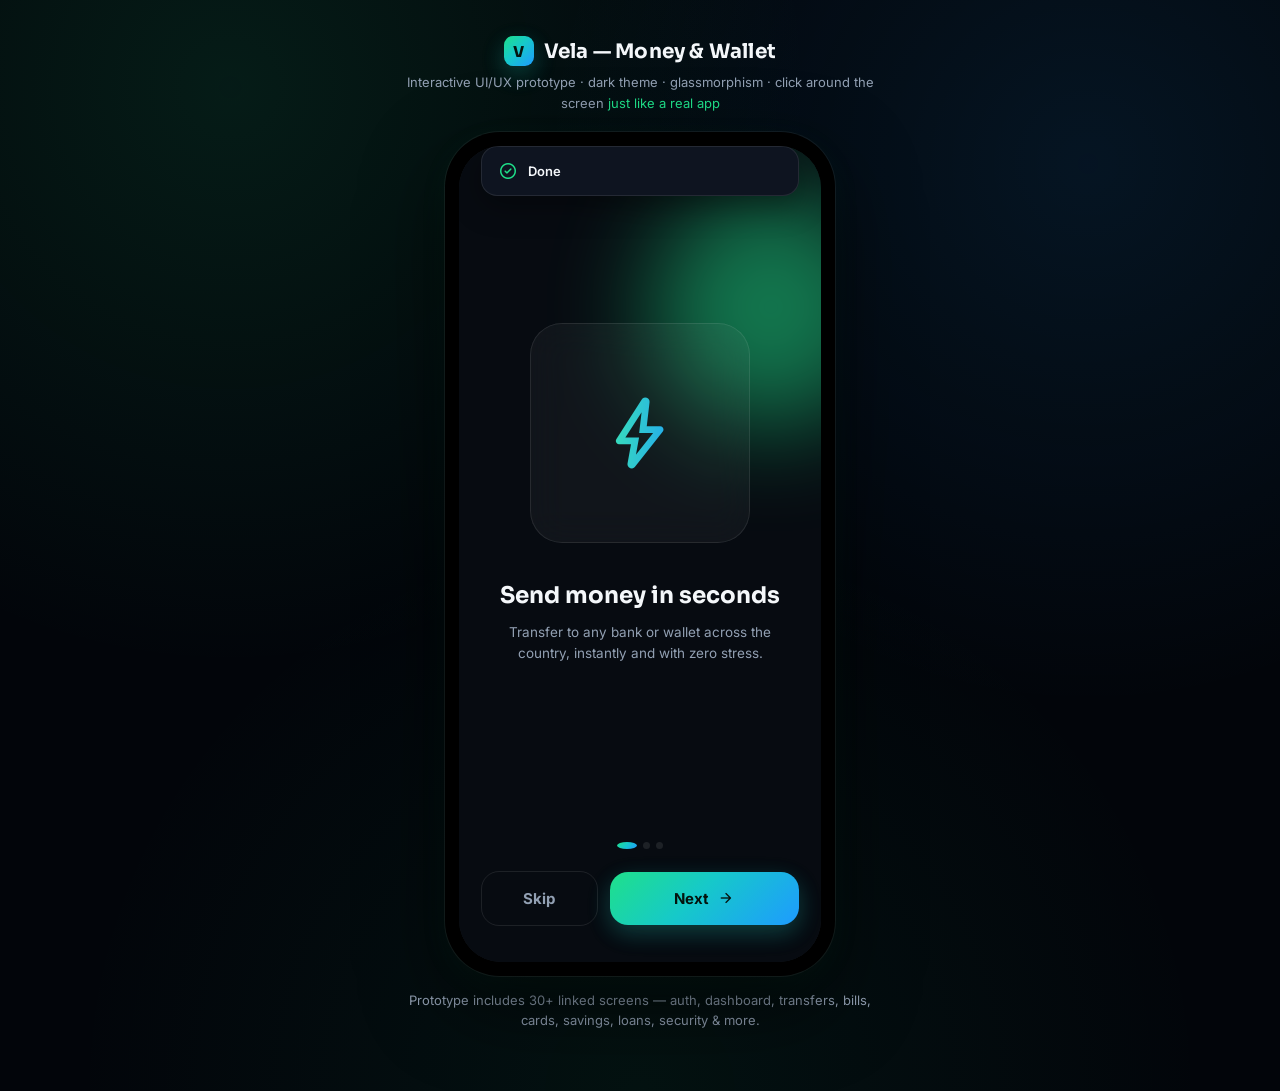
==== commit 151d8577: "Add files via upload" ====
--- a/index.html
+++ b/index.html
@@ -1,6 +1,34 @@
 <!DOCTYPE html>
 <html lang="en">
 <head>
+  <!-- ═══════════════ PWA META & MANIFEST ═══════════════ -->
+  <meta name="application-name" content="Vela">
+  <meta name="description" content="Send money, pay bills, save and invest — all in one beautiful wallet app.">
+  <meta name="theme-color" content="#1FE08A">
+  <meta name="mobile-web-app-capable" content="yes">
+  <meta name="apple-mobile-web-app-capable" content="yes">
+  <meta name="apple-mobile-web-app-status-bar-style" content="black-translucent">
+  <meta name="apple-mobile-web-app-title" content="Vela">
+  <meta name="msapplication-TileColor" content="#070B11">
+  <meta name="msapplication-TileImage" content="icons/icon-144x144.png">
+  <meta name="msapplication-config" content="browserconfig.xml">
+
+  <!-- Manifest -->
+  <link rel="manifest" href="manifest.json">
+
+  <!-- Favicon -->
+  <link rel="icon" type="image/png" sizes="32x32" href="icons/favicon-32x32.png">
+  <link rel="icon" type="image/svg+xml" href="images/logo.svg">
+
+  <!-- Apple Touch Icons -->
+  <link rel="apple-touch-icon" href="icons/apple-touch-icon.png">
+  <link rel="apple-touch-icon" sizes="152x152" href="icons/icon-152x152.png">
+  <link rel="apple-touch-icon" sizes="192x192" href="icons/icon-192x192.png">
+
+  <!-- Apple Splash Screens (portrait, common sizes) -->
+  <meta name="apple-mobile-web-app-status-bar-style" content="black-translucent">
+  <!-- ════════════════════════════════════════════════════ -->
+
 <meta charset="UTF-8">
 <meta name="viewport" content="width=device-width, initial-scale=1.0">
 <title>Vela — Money Transfer & Digital Wallet</title>
@@ -1303,5 +1331,183 @@
 
 
   <script src="script.js"></script>
+
+  <!-- ═══════════════ SERVICE WORKER + PWA INSTALL ═══════════════ -->
+  <script>
+    // ── Service Worker Registration ───────────────────────────────
+    if ('serviceWorker' in navigator) {
+      window.addEventListener('load', () => {
+        navigator.serviceWorker.register('/service-worker.js', { scope: '/' })
+          .then(reg => {
+            console.log('[PWA] Service worker registered. Scope:', reg.scope);
+
+            // Listen for a new SW waiting to activate
+            reg.addEventListener('updatefound', () => {
+              const newWorker = reg.installing;
+              newWorker.addEventListener('statechange', () => {
+                if (newWorker.state === 'installed' && navigator.serviceWorker.controller) {
+                  showUpdateBanner();
+                }
+              });
+            });
+          })
+          .catch(err => console.error('[PWA] SW registration failed:', err));
+
+        // Reload when new SW takes control
+        let refreshing = false;
+        navigator.serviceWorker.addEventListener('controllerchange', () => {
+          if (!refreshing) { refreshing = true; window.location.reload(); }
+        });
+      });
+    }
+
+    // ── Install Prompt (Add to Home Screen) ───────────────────────
+    let deferredPrompt = null;
+
+    window.addEventListener('beforeinstallprompt', e => {
+      e.preventDefault();
+      deferredPrompt = e;
+      showInstallBanner();
+    });
+
+    window.addEventListener('appinstalled', () => {
+      console.log('[PWA] App installed successfully');
+      hideInstallBanner();
+      deferredPrompt = null;
+    });
+
+    // ── Deep-link shortcuts ───────────────────────────────────────
+    (function handleShortcuts() {
+      const params = new URLSearchParams(window.location.search);
+      const action = params.get('action');
+      if (!action) return;
+      const map = { send: 'send-money', bills: 'bills-hub', scan: 'scan-qr' };
+      if (map[action]) {
+        // Wait for app to boot, then navigate
+        const tid = setInterval(() => {
+          if (typeof go === 'function') {
+            clearInterval(tid);
+            go(map[action]);
+          }
+        }, 200);
+      }
+    })();
+
+    // ── Install Banner UI ─────────────────────────────────────────
+    function showInstallBanner() {
+      if (document.getElementById('pwaBanner')) return;
+      const banner = document.createElement('div');
+      banner.id = 'pwaBanner';
+      banner.innerHTML = `
+        <div style="display:flex;align-items:center;gap:12px;flex:1;">
+          <img src="icons/icon-72x72.png" width="38" height="38" style="border-radius:10px;" alt="Vela icon">
+          <div>
+            <div style="font-weight:700;font-size:13.5px;">Install Vela</div>
+            <div style="font-size:11.5px;color:#92A0B3;margin-top:1px;">Add to Home Screen for the best experience</div>
+          </div>
+        </div>
+        <button id="pwaBannerInstall" onclick="triggerInstall()" style="
+          background:linear-gradient(135deg,#1FE08A,#1E9BFF);
+          color:#04140E;border:none;border-radius:12px;
+          padding:9px 16px;font-weight:700;font-size:12.5px;cursor:pointer;white-space:nowrap;">
+          Install
+        </button>
+        <button onclick="hideInstallBanner()" style="
+          background:transparent;border:none;color:#92A0B3;
+          font-size:20px;cursor:pointer;padding:4px;line-height:1;">✕</button>`;
+      Object.assign(banner.style, {
+        position: 'fixed', bottom: '0', left: '0', right: '0',
+        background: 'rgba(14,20,32,0.96)',
+        backdropFilter: 'blur(16px)',
+        borderTop: '1px solid rgba(255,255,255,0.08)',
+        padding: '14px 18px',
+        display: 'flex', alignItems: 'center', gap: '10px',
+        zIndex: '9999',
+        fontFamily: 'Inter,sans-serif',
+        color: '#F4F7FA',
+        transform: 'translateY(100%)',
+        transition: 'transform .35s cubic-bezier(.2,.8,.2,1)'
+      });
+      document.body.appendChild(banner);
+      requestAnimationFrame(() => {
+        requestAnimationFrame(() => { banner.style.transform = 'translateY(0)'; });
+      });
+    }
+
+    function hideInstallBanner() {
+      const b = document.getElementById('pwaBanner');
+      if (b) { b.style.transform = 'translateY(100%)'; setTimeout(() => b.remove(), 400); }
+    }
+
+    async function triggerInstall() {
+      if (!deferredPrompt) return;
+      deferredPrompt.prompt();
+      const { outcome } = await deferredPrompt.userChoice;
+      console.log('[PWA] Install outcome:', outcome);
+      deferredPrompt = null;
+      hideInstallBanner();
+    }
+
+    // ── Update Banner UI ──────────────────────────────────────────
+    function showUpdateBanner() {
+      if (document.getElementById('pwaUpdateBanner')) return;
+      const banner = document.createElement('div');
+      banner.id = 'pwaUpdateBanner';
+      banner.innerHTML = `
+        <div style="flex:1;font-size:13px;">
+          <b>Update available!</b> Reload for the latest version of Vela.
+        </div>
+        <button onclick="applyUpdate()" style="
+          background:linear-gradient(135deg,#1FE08A,#1E9BFF);
+          color:#04140E;border:none;border-radius:10px;
+          padding:8px 14px;font-weight:700;font-size:12px;cursor:pointer;">
+          Reload
+        </button>`;
+      Object.assign(banner.style, {
+        position: 'fixed', top: '60px', left: '16px', right: '16px',
+        background: 'rgba(14,20,32,0.96)',
+        backdropFilter: 'blur(16px)',
+        border: '1px solid rgba(31,224,138,0.3)',
+        borderRadius: '16px',
+        padding: '14px 16px',
+        display: 'flex', alignItems: 'center', gap: '12px',
+        zIndex: '9999',
+        fontFamily: 'Inter,sans-serif', color: '#F4F7FA',
+        boxShadow: '0 8px 24px rgba(31,224,138,0.18)'
+      });
+      document.body.appendChild(banner);
+    }
+
+    function applyUpdate() {
+      navigator.serviceWorker.controller?.postMessage({ type: 'SKIP_WAITING' });
+    }
+
+    // ── Online / Offline indicator ────────────────────────────────
+    function updateOnlineStatus() {
+      const isOnline = navigator.onLine;
+      let bar = document.getElementById('offlineBar');
+      if (!isOnline) {
+        if (!bar) {
+          bar = document.createElement('div');
+          bar.id = 'offlineBar';
+          bar.textContent = '📡  No internet connection — offline mode';
+          Object.assign(bar.style, {
+            position: 'fixed', top: '0', left: '0', right: '0',
+            background: '#FF5C72', color: '#fff',
+            textAlign: 'center', padding: '8px',
+            fontSize: '12.5px', fontWeight: '600',
+            zIndex: '10000', fontFamily: 'Inter,sans-serif'
+          });
+          document.body.appendChild(bar);
+        }
+      } else {
+        bar?.remove();
+      }
+    }
+    window.addEventListener('online',  updateOnlineStatus);
+    window.addEventListener('offline', updateOnlineStatus);
+  </script>
+  <!-- ═══════════════════════════════════════════════════════════════ -->
+
 </body>
 </html>
